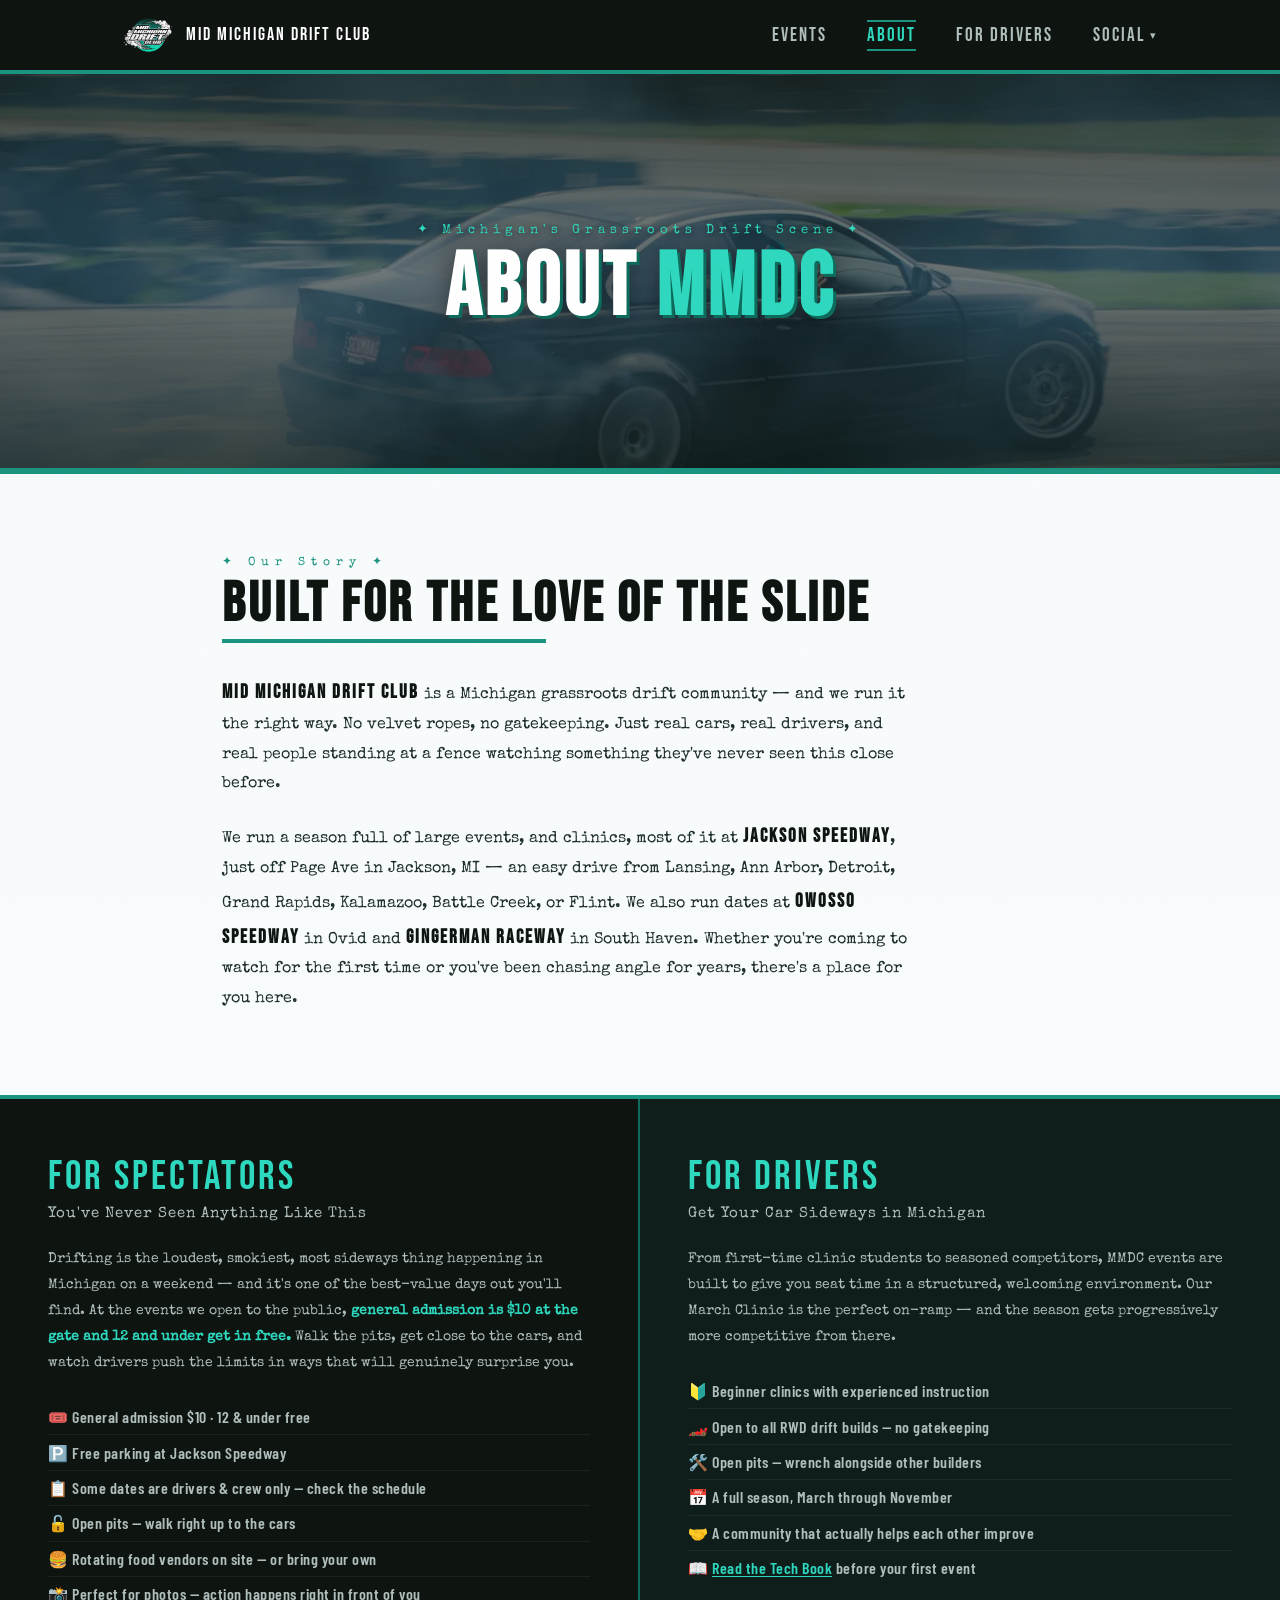
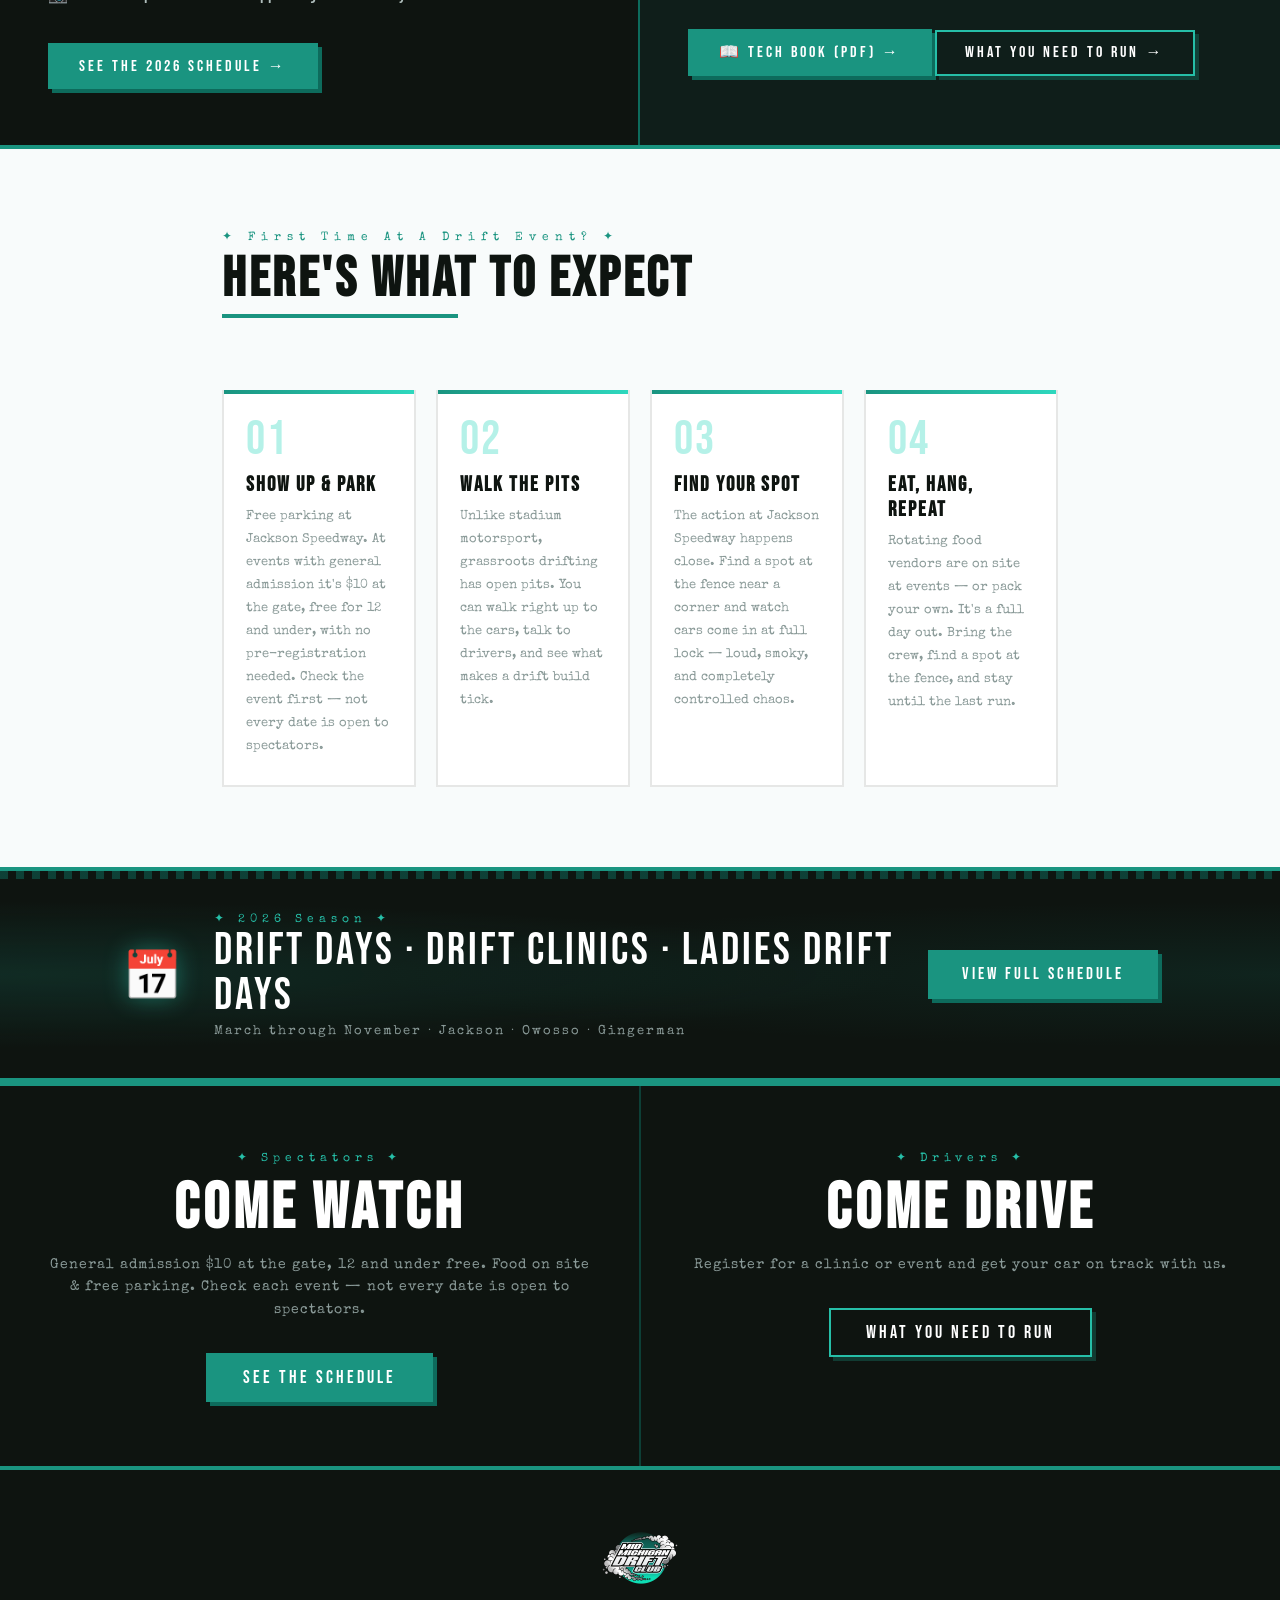
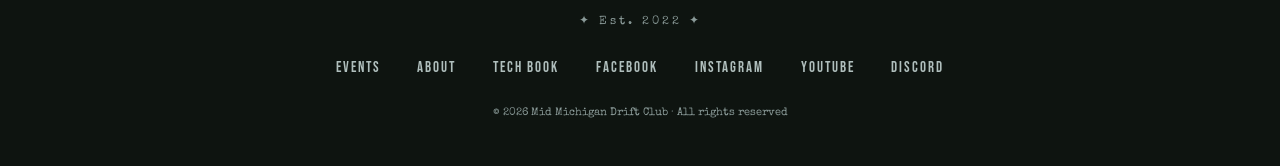
==== about/index.html @ db1bf76f "Merge pull request #8 from motopromo92/seo/trim-titles-and-descriptions Trim titles and meta descrip" ====
<!DOCTYPE html>
<html lang="en">
<head>
  <meta charset="UTF-8" />
  <meta name="viewport" content="width=device-width, initial-scale=1.0" />
  <meta name="theme-color" content="#0e1410" />
  <link rel="icon" type="image/png" sizes="32x32" href="/favicon-32.png" />
  <link rel="icon" type="image/png" sizes="16x16" href="/favicon-16.png" />
  <link rel="apple-touch-icon" sizes="180x180" href="/apple-touch-icon.png" />
  <title>About Mid Michigan Drift Club | Michigan Grassroots Drifting</title>
  <meta name="description" content="A Michigan grassroots drift community at Jackson Speedway, Owosso, and Gingerman. No gatekeeping — real cars, real drivers, a season built for everyone." />
  <meta name="keywords" content="mid Michigan drift club, grassroots drifting Michigan, drift club Michigan, watch drifting Michigan, things to do Jackson MI, Michigan car community, drift spectator Michigan, what to expect drift event" />
  <meta name="author" content="Mid Michigan Drift Club" />
  <link rel="canonical" href="https://midmichigandriftclub.com/about/" />
  <meta property="og:type" content="website" />
  <meta property="og:title" content="About Mid Michigan Drift Club | Michigan Grassroots Drifting" />
  <meta property="og:description" content="A Michigan grassroots drift community running events at Jackson Speedway, Owosso, and Gingerman. No gatekeeping — just real cars, real drivers, real people at the fence." />
  <meta property="og:image" content="https://midmichigandriftclub.com/logo-social.png" />
  <meta property="og:url" content="https://midmichigandriftclub.com/about/" />
  <meta property="og:site_name" content="Mid Michigan Drift Club" />
  <meta name="twitter:card" content="summary_large_image" />
  <meta name="twitter:title" content="About Mid Michigan Drift Club | Michigan Grassroots Drifting" />
  <meta name="twitter:description" content="A Michigan grassroots drift community running events at Jackson Speedway, Owosso, and Gingerman. No gatekeeping — just real cars, real drivers, real people at the fence." />
  <meta name="twitter:image" content="https://midmichigandriftclub.com/logo-social.png" />
  <meta name="geo.region" content="US-MI" />
  <meta name="geo.placename" content="Jackson, Michigan" />
  <script type="application/ld+json">{"@context":"https://schema.org","@type":"BreadcrumbList","itemListElement":[{"@type":"ListItem","position":1,"name":"Home","item":"https://midmichigandriftclub.com/"},{"@type":"ListItem","position":2,"name":"About","item":"https://midmichigandriftclub.com/about/"}]}</script>
  <link rel="preconnect" href="https://fonts.googleapis.com">
  <link href="https://fonts.googleapis.com/css2?family=Bebas+Neue&family=Special+Elite&family=Barlow+Condensed:wght@400;600;700&display=swap" rel="stylesheet">
  <link rel="stylesheet" href="/styles.css">
</head>
<body class="page-about">

  <header>
    <nav>
      <a class="nav-logo" href="/">
        <img src="/logo.webp" alt="Mid Michigan Drift Club Logo">
        <div class="nav-logo-text">
          <span class="main">Mid Michigan Drift Club</span>
        </div>
      </a>
      <ul class="nav-links">
        <li><a id="nav-events" href="/">Events</a></li>
        <li><a id="nav-about" class="active" href="/about/">About</a></li>
        <li><a id="nav-drivers" href="/drivers/">For Drivers</a></li>
        <li class="nav-social">
          <a class="nav-social-trigger" role="button" aria-haspopup="true" aria-expanded="false" tabindex="0">Social <span class="caret">&#9662;</span></a>
          <ul class="nav-social-menu">
            <li><a href="https://www.facebook.com/mmdc0/" target="_blank" rel="noopener">Facebook</a></li>
            <li><a href="https://www.instagram.com/midmichigandriftclub/" target="_blank" rel="noopener">Instagram</a></li>
            <li><a href="https://www.youtube.com/@MidMichiganDriftClub" target="_blank" rel="noopener">YouTube</a></li>
            <li><a href="https://discord.gg/YjmYq5kfDn" target="_blank" rel="noopener">Discord</a></li>
          </ul>
        </li>
      </ul>
    </nav>
  </header>

  <div class="page-header">
    <div class="page-header-bg"></div>
    <div class="page-header-overlay"></div>
    <p class="eyebrow">✦ Michigan's Grassroots Drift Scene ✦</p>
    <h1>About <span>MMDC</span></h1>
  </div>

  <div class="about-section">
    <p class="about-section-label">✦ Our Story ✦</p>
    <h2 class="about-section-title">Built for the Love of the Slide</h2>
    <div class="prose">
      <p><strong>Mid Michigan Drift Club</strong> is a Michigan grassroots drift community — and we run it the right way. No velvet ropes, no gatekeeping. Just real cars, real drivers, and real people standing at a fence watching something they've never seen this close before.</p>
      <p>We run a season full of large events, and clinics, most of it at <strong>Jackson Speedway</strong>, just off Page Ave in Jackson, MI — an easy drive from Lansing, Ann Arbor, Detroit, Grand Rapids, Kalamazoo, Battle Creek, or Flint. We also run dates at <strong>Owosso Speedway</strong> in Ovid and <strong>Gingerman Raceway</strong> in South Haven. Whether you're coming to watch for the first time or you've been chasing angle for years, there's a place for you here.</p>
    </div>
  </div>

  <div class="audience-split">
    <div class="audience-card spectator">
      <div class="audience-tag">For Spectators</div>
      <h2>You've Never Seen Anything Like This</h2>
      <p>Drifting is the loudest, smokiest, most sideways thing happening in Michigan on a weekend — and it's one of the best-value days out you'll find. At the events we open to the public, <strong>general admission is $10 at the gate and 12 and under get in free.</strong> Walk the pits, get close to the cars, and watch drivers push the limits in ways that will genuinely surprise you.</p>
      <ul class="audience-list">
        <li>🎟️ General admission $10 · 12 &amp; under free</li>
        <li>🅿️ Free parking at Jackson Speedway</li>
        <li>📋 Some dates are drivers &amp; crew only — check the schedule</li>
        <li>🔓 Open pits — walk right up to the cars</li>
        <li>🍔 Rotating food vendors on site — or bring your own</li>
        <li>📸 Perfect for photos — action happens right in front of you</li>
      </ul>
      <a href="/" class="btn-audience">See the 2026 Schedule →</a>
    </div>
    <div class="audience-card driver">
      <div class="audience-tag">For Drivers</div>
      <h2>Get Your Car Sideways in Michigan</h2>
      <p>From first-time clinic students to seasoned competitors, MMDC events are built to give you seat time in a structured, welcoming environment. Our March Clinic is the perfect on-ramp — and the season gets progressively more competitive from there.</p>
      <ul class="audience-list">
        <li>🔰 Beginner clinics with experienced instruction</li>
        <li>🏎️ Open to all RWD drift builds — no gatekeeping</li>
        <li>🛠️ Open pits — wrench alongside other builders</li>
        <li>📅 A full season, March through November</li>
        <li>🤝 A community that actually helps each other improve</li>
        <li>📖 <a href="/MMDC-TechInfo.pdf" target="_blank" rel="noopener" class="inline-link">Read the Tech Book</a> before your first event</li>
      </ul>
      <a href="/MMDC-TechInfo.pdf" target="_blank" rel="noopener" class="btn-audience btn-techbook">📖 Tech Book (PDF) →</a>
      <a href="/drivers/" class="btn-audience btn-audience-dark">What You Need To Run →</a>
    </div>
  </div>

  <div class="about-section">
    <p class="about-section-label">✦ First Time At A Drift Event? ✦</p>
    <h2 class="about-section-title">Here's What to Expect</h2>
    <div class="expect-grid">
      <div class="expect-card">
        <div class="expect-num">01</div>
        <h3>Show Up & Park</h3>
        <p>Free parking at Jackson Speedway. At events with general admission it's $10 at the gate, free for 12 and under, with no pre-registration needed. Check the event first — not every date is open to spectators.</p>
      </div>
      <div class="expect-card">
        <div class="expect-num">02</div>
        <h3>Walk the Pits</h3>
        <p>Unlike stadium motorsport, grassroots drifting has open pits. You can walk right up to the cars, talk to drivers, and see what makes a drift build tick.</p>
      </div>
      <div class="expect-card">
        <div class="expect-num">03</div>
        <h3>Find Your Spot</h3>
        <p>The action at Jackson Speedway happens close. Find a spot at the fence near a corner and watch cars come in at full lock — loud, smoky, and completely controlled chaos.</p>
      </div>
      <div class="expect-card">
        <div class="expect-num">04</div>
        <h3>Eat, Hang, Repeat</h3>
        <p>Rotating food vendors are on site at events — or pack your own. It's a full day out. Bring the crew, find a spot at the fence, and stay until the last run.</p>
      </div>
    </div>
  </div>

  <div class="season-banner">
    <div class="season-banner-inner">
      <div class="season-icon">📅</div>
      <div class="season-text">
        <div class="season-label">✦ 2026 Season ✦</div>
        <div class="season-title">Drift Days · Drift Clinics · Ladies Drift Days</div>
        <div class="season-sub">March through November · Jackson · Owosso · Gingerman</div>
      </div>
      <a href="/" class="btn-season">View Full Schedule</a>
    </div>
  </div>

  <div class="dual-cta">
    <div class="dual-cta-half">
      <div class="dual-cta-eyebrow">✦ Spectators ✦</div>
      <h2>Come Watch</h2>
      <p>General admission $10 at the gate, 12 and under free. Food on site &amp; free parking. Check each event — not every date is open to spectators.</p>
      <a href="/" class="btn btn-primary">See the Schedule</a>
    </div>
    <div class="dual-cta-divider"></div>
    <div class="dual-cta-half">
      <div class="dual-cta-eyebrow">✦ Drivers ✦</div>
      <h2>Come Drive</h2>
      <p>Register for a clinic or event and get your car on track with us.</p>
      <a href="/drivers/" class="btn btn-outline">What You Need To Run</a>
    </div>
  </div>

  <footer>
    <a href="/"><img src="/logo.webp" alt="Mid Michigan Drift Club" class="footer-logo-img"></a>
    <p class="footer-tagline">✦ Est. 2022 ✦</p>
    <ul class="footer-links">
      <li><a href="/">Events</a></li>
      <li><a href="/about/">About</a></li>
      <li><a href="/MMDC-TechInfo.pdf" target="_blank" rel="noopener">Tech Book</a></li>
      <li><a href="https://www.facebook.com/mmdc0/" target="_blank" rel="noopener">Facebook</a></li>
      <li><a href="https://www.instagram.com/midmichigandriftclub/" target="_blank" rel="noopener">Instagram</a></li>
      <li><a href="https://www.youtube.com/@MidMichiganDriftClub" target="_blank" rel="noopener">YouTube</a></li>
      <li><a href="https://discord.gg/YjmYq5kfDn" target="_blank" rel="noopener">Discord</a></li>
    </ul>
    <p class="footer-copy">&copy; 2026 Mid Michigan Drift Club · All rights reserved</p>
  </footer>

  <script src="/main.js"></script>
</body>
</html>
---- styles.css ----
:root{--black:#0e1410;--deep:#0a1612;--teal:#1a9480;--teal-dark:#0d6b5c;--teal-light:#26bfa8;--teal-bright:#2ed8be;--smoke:#8a9a98;--smoke-light:#b0bfbd;--white:#ffffff;--off-white:#f8fbfb}
*{margin:0;padding:0;box-sizing:border-box}
html{background-color:var(--black)}
body{background-color:var(--off-white);color:var(--black);font-family:'Barlow Condensed',sans-serif;overflow-x:hidden;overflow-x:clip}
body::before{content:'';position:fixed;inset:0;background-image:url("data:image/svg+xml,%3Csvg xmlns='http://www.w3.org/2000/svg' width='300' height='300'%3E%3Cfilter id='n'%3E%3CfeTurbulence type='fractalNoise' baseFrequency='0.75' numOctaves='4' stitchTiles='stitch'/%3E%3C/filter%3E%3Crect width='300' height='300' filter='url(%23n)' opacity='0.03'/%3E%3C/svg%3E");pointer-events:none;z-index:1000;opacity:0.4}
/* NAV */
header{background-color:var(--black);border-bottom:4px solid var(--teal);position:sticky;top:0;z-index:100}
/* iOS Safari paints a band of page above a sticky header while its URL bar
   overlays the viewport, so content appears to scroll over the nav. Extend
   the header's own background upward to cover that band. Off-canvas when
   the page is at rest, so it changes no layout.
   This only works while nothing clips it: body must not become a scroll
   container, which is why overflow-x is clip and not hidden above. */
header::before{content:'';position:absolute;left:0;right:0;bottom:100%;height:100vh;background-color:var(--black);pointer-events:none}
nav{max-width:1100px;margin:0 auto;display:flex;align-items:center;justify-content:space-between;padding:0 1.25rem;height:70px}
.nav-logo{display:flex;align-items:center;gap:0.75rem;text-decoration:none;cursor:pointer}
.nav-logo img{height:52px;width:auto;mix-blend-mode:lighten;filter:brightness(1.05)}
.nav-logo-text{display:none;flex-direction:column;line-height:1}
.nav-logo-text .main{font-family:'Bebas Neue',sans-serif;font-size:1.15rem;letter-spacing:2px;color:var(--white);white-space:nowrap}
.nav-logo-text .main span{color:var(--teal-light)}
/* The list spans the nav's full height so the Social dropdown, positioned at
   top:100% of its <li>, hangs from the bottom of the bar rather than from the
   bottom of the word. Each item then centres its own link inside that height. */
.nav-links{display:flex;gap:1.2rem;list-style:none;align-self:stretch}
.nav-links>li{display:flex;align-items:center}
.nav-links a{font-family:'Bebas Neue',sans-serif;font-size:1.2rem;letter-spacing:2px;color:var(--smoke-light);text-decoration:none;position:relative;transition:color 0.2s;cursor:pointer}
/* The Social trigger is inline-flex (it holds a caret); the other three were
   plain inline. Vertical padding does not grow an inline box's line height but
   does grow an inline-flex one, so the phone rule below pushed Social ~7px
   lower than its neighbours. Matching the display type keeps all four on one
   baseline at every width. Only the top-level items: the dropdown links are
   grandchildren and stay display:block. */
.nav-links>li>a{display:inline-flex;align-items:center}
/* Ray, 8/28: Social sat out of line because only the other items grew an
   underline on hover. Every item now gets a rule above AND below, so they
   all behave the same and nothing shifts. */
.nav-links a::before,
.nav-links a::after{content:'';position:absolute;left:0;width:0;height:2px;background:var(--teal);transition:width 0.25s ease}
.nav-links a::before{top:-4px}
.nav-links a::after{bottom:-4px}
.nav-links a:hover{color:var(--teal-bright)}
.nav-links a:hover::before,
.nav-links a:hover::after{width:100%}
.nav-links a.active{color:var(--teal-bright)}
.nav-links a.active::before,
.nav-links a.active::after{width:100%}
/* SOCIAL DROPDOWN */
.nav-social{position:relative}
.nav-social-trigger{display:inline-flex;align-items:center;gap:4px;cursor:pointer;user-select:none}
.nav-social-trigger .caret{font-size:0.7rem;transition:transform 0.2s}
.nav-social.open .nav-social-trigger .caret{transform:rotate(180deg)}
.nav-social.open .nav-social-trigger{color:var(--teal-bright)}
.nav-social.open .nav-social-trigger::before,
.nav-social.open .nav-social-trigger::after{width:100%}
.nav-social-menu{
  position:absolute;top:calc(100% + 12px);right:0;min-width:172px;
  background:var(--black);border:2px solid var(--teal-dark);
  list-style:none;padding:0.35rem 0;margin:0;z-index:120;
  opacity:0;visibility:hidden;transform:translateY(-6px);
  transition:opacity 0.18s ease,transform 0.18s ease,visibility 0.18s;
  box-shadow:0 10px 26px rgba(0,0,0,0.45);
}
.nav-social.open .nav-social-menu{opacity:1;visibility:visible;transform:translateY(0)}
.nav-social-menu::before{content:'';position:absolute;top:-8px;right:18px;border:6px solid transparent;border-bottom-color:var(--teal-dark)}
.nav-social-menu a{display:block;padding:0.5rem 1.1rem;font-size:1.05rem;letter-spacing:2px;color:var(--smoke-light);white-space:nowrap}
.nav-social-menu a::before,
.nav-social-menu a::after{display:none}
.nav-social-menu a:hover{background:var(--teal-dark);color:var(--white)}
/* HERO PHOTO ROTATOR */
.hero-slide{position:absolute;inset:0;background-size:cover;background-position:center 40%;opacity:0;z-index:0;transition:opacity 1.6s ease-in-out;will-change:opacity}
/* The outgoing slide holds full opacity underneath while the incoming one
   fades in above it. Without this both sit semi-transparent mid-fade and
   whatever is behind the rotator ghosts through on every transition. */
.hero-slide.is-prev{opacity:1;z-index:1;transition:none}
.hero-slide.is-active{opacity:1;z-index:2}
.hero-dots{position:absolute;bottom:6px;left:50%;transform:translateX(-50%);display:flex;gap:2px;z-index:6}
    .hero-dots button{width:30px;height:30px;padding:0;border:0;background:transparent;cursor:pointer;position:relative;display:block}
.hero-dots button::before{content:'';position:absolute;top:50%;left:50%;width:9px;height:9px;margin:-5px 0 0 -5px;border:1px solid rgba(255,255,255,0.75);transition:background 0.25s,border-color 0.25s}
.hero-dots button[aria-current="true"]::before{background:var(--teal-bright);border-color:var(--teal-bright)}
@media (prefers-reduced-motion:reduce){.hero-slide{transition:none}}
/* Four nav items get tight on small phones - shrink rather than wrap */
@media (max-width:420px){
  .nav-links{gap:0.62rem}
  .nav-links a{font-size:1rem;letter-spacing:1px;padding:0.55rem 0}
  .nav-logo img{height:42px}
  .nav-social-menu a{font-size:0.95rem}
}
@media (max-width:340px){
  .nav-links{gap:0.45rem}
  .nav-links a{font-size:0.92rem;letter-spacing:0.5px}
  .nav-logo img{height:36px}
}
/* Footer links sat at a 19px tap height; they are a real navigation
   surface on a phone, so give them room. */
.footer-links a{display:inline-block;padding:0.35rem 0.15rem}
.btn-techbook{margin-top:0.75rem;display:inline-block}
/* teal-bright is for dark panels; on the light sections it washes out */
.inline-link{color:var(--teal-bright);text-decoration:underline;text-underline-offset:2px}
.inline-link:hover{color:var(--teal-light)}
.about-section .inline-link,.step .inline-link,.kit .inline-link{color:var(--teal-dark);font-weight:700}
.about-section .inline-link:hover,.step .inline-link:hover{color:var(--teal)}
/* FOR DRIVERS PAGE */
.kit-intro{max-width:70ch}
.kit-grid{display:grid;gap:1rem;margin-top:1.5rem}
@media(min-width:760px){.kit-grid{grid-template-columns:1fr 1fr}}
.kit{background:var(--white);border:2px solid rgba(10,22,18,0.1);border-left:6px solid var(--teal);padding:1.1rem 1.3rem}
.kit h3{font-family:'Bebas Neue',sans-serif;font-size:1.4rem;letter-spacing:2px;color:var(--black);margin-bottom:0.15rem}
.kit .kit-spend{font-family:'Barlow Condensed',sans-serif;font-size:0.82rem;font-weight:700;letter-spacing:1px;color:var(--teal-dark);display:block;margin-bottom:0.5rem}
.kit p{font-family:'Barlow Condensed',sans-serif;font-size:0.95rem;line-height:1.55;color:#3a4a48}
.steps{display:grid;gap:0.6rem;margin-top:1.25rem;counter-reset:step}
.step{display:flex;gap:0.9rem;align-items:flex-start;background:var(--white);border:2px solid rgba(10,22,18,0.08);padding:0.85rem 1.1rem}
.step-n{font-family:'Bebas Neue',sans-serif;font-size:1.5rem;line-height:1;color:var(--teal);min-width:1.6rem}
.step-b{font-family:'Barlow Condensed',sans-serif;font-size:0.98rem;line-height:1.5;color:#3a4a48}
.step-b strong{color:var(--black)}
.drv-cta{display:flex;flex-wrap:wrap;gap:0.8rem;margin-top:1.5rem}
.note-box{background:#edfaf8;border:2px solid rgba(26,148,128,0.3);border-left:6px solid var(--teal);padding:1rem 1.2rem;margin-top:1.5rem;font-family:'Barlow Condensed',sans-serif;font-size:0.95rem;line-height:1.55;color:#2d3d3b}
.note-box strong{color:var(--teal-dark)}
/* SHARED BUTTONS */
.btn{display:inline-block;font-family:'Bebas Neue',sans-serif;font-size:1.1rem;letter-spacing:3px;padding:0.75rem 2.2rem;border:2px solid transparent;cursor:pointer;text-decoration:none;transition:all 0.2s}
.btn-primary{background:var(--teal);color:var(--white);border-color:var(--teal);box-shadow:4px 4px 0 var(--teal-dark)}
.btn-primary:hover{background:var(--teal-dark);transform:translate(-2px,-2px);box-shadow:6px 6px 0 var(--teal-dark)}
.btn-outline{background:transparent;color:var(--white);border-color:var(--teal-light);box-shadow:4px 4px 0 rgba(26,148,128,0.3)}
.btn-outline:hover{background:var(--teal-light);color:var(--black);transform:translate(-2px,-2px)}
/* SHARED SECTION */
.section{max-width:1100px;margin:0 auto;padding:3rem 1.25rem}
.section-label{font-family:'Special Elite',cursive;font-size:0.75rem;color:var(--teal);letter-spacing:6px;margin-bottom:0.5rem}
.section-title{font-family:'Bebas Neue',sans-serif;font-size:clamp(2.5rem,6vw,4rem);line-height:1;color:var(--black);letter-spacing:3px;margin-bottom:3rem;display:inline-block}
.section-title::after{content:'';display:block;height:4px;width:60%;background:var(--teal);margin-top:0.4rem}
/* FOOTER */
footer{background:var(--black);border-top:4px solid var(--teal);padding:3rem 2rem;text-align:center}
.footer-logo-img{height:80px;width:auto;mix-blend-mode:lighten;filter:brightness(1.05);margin-bottom:0.75rem;cursor:pointer}
.footer-tagline{font-family:'Special Elite',cursive;font-size:0.75rem;color:var(--smoke);letter-spacing:3px;margin-bottom:1.5rem}
.footer-links{display:flex;gap:2rem;justify-content:center;list-style:none;margin-bottom:1.5rem;flex-wrap:wrap}
.footer-links a{font-family:'Bebas Neue',sans-serif;letter-spacing:2px;color:var(--smoke-light);text-decoration:none;font-size:0.95rem;transition:color 0.2s;cursor:pointer}
.footer-links a:hover{color:var(--teal-bright)}
.footer-copy{font-family:'Special Elite',cursive;font-size:0.7rem;color:var(--smoke)}
/* HERO */
.hero{
  position:relative;overflow:hidden;
  min-height:580px;display:flex;align-items:center;justify-content:center;
  border-bottom:6px solid var(--teal);
}
.hero-bg{
  position:absolute;inset:0;
  /* no-JS fallback only; the rotator layers over this */
  background-image:url('/mmdc-hero-1.webp');
  background-size:cover;background-position:center 45%;
  transform:scale(1.03);
  transition:transform 8s ease;
}
.hero.loaded .hero-bg { transform:scale(1); }
/* dark gradient overlay — heavier at top for text legibility */
.hero-overlay{
  position:absolute;inset:0;
  background:linear-gradient(
    to bottom,
    rgba(10,22,18,0.72) 0%,
    rgba(10,22,18,0.45) 50%,
    rgba(10,22,18,0.75) 100%
  );
}
.hero-content{text-align:center;z-index:3;padding:2rem;animation:fadeUp 0.8s ease both;display:flex;flex-direction:column;align-items:center}
@keyframes fadeUp{from{opacity:0;transform:translateY(28px)}to{opacity:1;transform:translateY(0)}}
.hero-eyebrow{font-family:'Special Elite',cursive;font-size:0.82rem;color:var(--teal-bright);letter-spacing:5px;margin-bottom:0.75rem;text-shadow:0 1px 6px rgba(0,0,0,0.6)}
.hero-title{font-family:'Bebas Neue',sans-serif;font-size:clamp(3.5rem,10vw,7rem);color:var(--white);letter-spacing:4px;line-height:0.9;text-shadow:3px 3px 0 var(--teal-dark),0 4px 24px rgba(0,0,0,0.5)}
.hero-sub{font-family:'Bebas Neue',sans-serif;font-size:clamp(1.2rem,3vw,1.8rem);color:var(--teal-light);letter-spacing:8px;margin-top:0.75rem;text-shadow:0 2px 8px rgba(0,0,0,0.5)}
.hero-cta{margin-top:2.2rem;display:flex;gap:1rem;justify-content:center;flex-wrap:wrap}
/* SPEC HOOK */
.spec-hook{display:grid;grid-template-columns:1fr 1fr;gap:0;margin-bottom:2rem;border:2px solid rgba(26,148,128,0.2);border-radius:2px;overflow:hidden}
.spec-hook-item{display:flex;align-items:flex-start;gap:0.6rem;padding:0.85rem 1rem;background:var(--white);border-right:1px solid rgba(26,148,128,0.15);border-bottom:1px solid rgba(26,148,128,0.15);font-family:'Barlow Condensed',sans-serif;font-size:0.9rem;color:#3a4a48;transition:background 0.2s}
.spec-hook-item:nth-child(2){border-right:none}
.spec-hook-item:nth-child(3){border-bottom:none}
.spec-hook-item:nth-child(4){border-right:none;border-bottom:none}
.spec-hook-item:hover{background:#edfaf8}
.spec-hook-item strong{color:var(--teal-dark);display:block;font-size:0.95rem;font-weight:700}
.spec-hook-item span{line-height:1.3}
@media(min-width:700px){.spec-hook{grid-template-columns:repeat(4,1fr)}.spec-hook-item{align-items:center;border-bottom:none;border-right:1px solid rgba(26,148,128,0.15)}.spec-hook-item:nth-child(2){border-right:1px solid rgba(26,148,128,0.15)}.spec-hook-item:nth-child(3){border-bottom:none}.spec-hook-item:last-child{border-right:none}}
/* EVENT CARDS */
.events-grid{display:grid;gap:1.25rem}
.event-card{display:grid;grid-template-columns:72px 1fr;align-items:center;gap:1rem;background:var(--white);border:2px solid rgba(10,22,18,0.1);border-left:6px solid var(--teal);padding:1rem 1.2rem;position:relative;transition:transform 0.2s,box-shadow 0.2s;overflow:hidden}
.event-card>*:last-child{grid-column:2}
/* Prices used to be hidden below 600px, so phone visitors saw an event,
   a venue and a Get Tickets button but no price at all. */
.event-card .event-price{display:block;text-align:left;margin-bottom:0.35rem}
@media(min-width:600px){.event-card{grid-template-columns:90px 1fr auto;gap:1.5rem;padding:1.2rem 1.5rem}.event-card>*:last-child{grid-column:auto}.event-card .event-price{text-align:right;margin-bottom:0}}
.event-card::before{content:'';position:absolute;inset:0;background:repeating-linear-gradient(45deg,transparent 0px,transparent 8px,rgba(10,22,18,0.015) 8px,rgba(10,22,18,0.015) 9px);pointer-events:none}
.event-card:hover{transform:translateX(4px);box-shadow:-4px 0 0 var(--teal-bright),6px 6px 18px rgba(0,0,0,0.08)}
.event-card.featured{border-left-color:var(--teal-bright);background:linear-gradient(135deg,#edfaf8,var(--white))}
.event-card.weekend{grid-template-columns:90px 1fr;border-left-color:var(--teal-bright);border-top:3px solid var(--teal-bright);background:linear-gradient(135deg,#edfaf8,var(--white));padding:1rem 1.2rem}
@media(min-width:600px){.event-card.weekend{grid-template-columns:120px 1fr auto;padding:1.5rem}.event-card.weekend>*:last-child{grid-column:auto}}
.event-card.weekend .event-date-block{padding:1rem 0.5rem 1.9rem;background:linear-gradient(160deg,var(--teal-dark),var(--black));position:relative}
.event-card.weekend .event-date-block::after{content:'2-DAY';position:absolute;bottom:0;left:0;right:0;background:var(--teal);font-family:'Bebas Neue',sans-serif;font-size:0.6rem;letter-spacing:2px;color:var(--white);text-align:center;padding:2px 0}
.event-card.weekend .event-date-block .month{font-size:0.72rem;letter-spacing:3px}
/* Both dates render at one size and one colour, so "10" no longer dwarfs
   "& 11". Fits the 90px phone box with room to spare. */
.event-card.weekend .event-date-block .day{font-size:1.45rem;letter-spacing:1px;white-space:nowrap}
@media(min-width:600px){.event-card.weekend .event-date-block .day{font-size:1.95rem}}
.event-card.weekend .event-name{font-size:1.7rem}
.event-date-block{text-align:center;background:var(--black);color:var(--white);padding:0.8rem 0.5rem;flex-shrink:0}
.event-date-block .month{font-family:'Special Elite',cursive;font-size:0.68rem;letter-spacing:3px;color:var(--teal-light);text-transform:uppercase}
.event-date-block .day{font-family:'Bebas Neue',sans-serif;font-size:2.4rem;line-height:1;color:var(--white)}
.event-date-block .multi{font-family:'Bebas Neue',sans-serif;font-size:0.8rem;color:var(--smoke);letter-spacing:1px}
.event-info .event-name{font-family:'Bebas Neue',sans-serif;font-size:1.5rem;letter-spacing:2px;color:var(--black);line-height:1.1}
/* The title is the same DriftMaps link as Get Tickets. Inherit the heading
   colour and mark it with a rule rather than a default underline. */
.event-info .event-name a{color:inherit;text-decoration:none;border-bottom:2px solid rgba(26,148,128,0.35);transition:color 0.2s,border-color 0.2s}
.event-info .event-name a:hover{color:var(--teal-dark);border-bottom-color:var(--teal)}
.event-meta{font-family:'Special Elite',cursive;font-size:0.78rem;color:var(--smoke);margin-top:0.35rem;letter-spacing:1px}
.event-meta .venue{font-family:'Barlow Condensed',sans-serif;font-weight:600;color:var(--teal-dark);font-size:0.85rem}
.event-price{font-family:'Bebas Neue',sans-serif;font-size:1.1rem;color:var(--smoke);letter-spacing:1px;white-space:nowrap;text-align:right}
.event-price .price-range{display:block;font-size:0.78rem;color:var(--teal)}
.event-action{text-align:left;margin-top:0.3rem}
@media(min-width:600px){.event-action{text-align:right}}
.btn-ticket{display:inline-block;font-family:'Bebas Neue',sans-serif;font-size:0.9rem;letter-spacing:2px;padding:0.4rem 1rem;background:var(--teal);color:var(--white);text-decoration:none;border:2px solid var(--teal);transition:all 0.2s}
.btn-ticket:hover{background:var(--white);color:var(--teal)}
.btn-ticket.tba{background:transparent;color:var(--smoke);border-color:var(--smoke);cursor:default;font-size:0.75rem}
/* Sep 6 clinic sold out on DriftMaps. Rendered as a span, not a link, so
   the hover state has to be cancelled or it still looks pressable. */
.btn-ticket.soldout{background:#e8ecec;color:#5a6a68;border-color:rgba(10,22,18,0.22);cursor:default}
.btn-ticket.soldout:hover{background:#e8ecec;color:#5a6a68}
.event-spec{display:inline-block;font-family:'Barlow Condensed',sans-serif;font-size:0.78rem;font-weight:600;letter-spacing:0.5px;margin-top:0.45rem;padding:2px 8px;border-radius:2px;line-height:1.35}
.event-spec.open{background:#e6f7f4;color:var(--teal-dark);border:1px solid rgba(26,148,128,0.35)}
.event-spec.none{background:#f1f4f4;color:#5a6a68;border:1px solid rgba(10,22,18,0.16)}
.event-spec.tbc{background:#fdf6e3;color:#7a5c00;border:1px solid rgba(160,125,0,0.3)}
/* EARLIER IN THE SEASON */
.past-season{margin-top:2.75rem;border-top:2px solid rgba(26,148,128,0.2);padding-top:1.6rem}
.past-season h3{font-family:'Bebas Neue',sans-serif;font-size:1.4rem;letter-spacing:2px;color:var(--black)}
.past-intro{font-family:'Barlow Condensed',sans-serif;font-size:0.9rem;color:#5a6a68;margin:0.35rem 0 1rem;max-width:60ch}
.past-grid{display:grid;gap:0.4rem}
@media(min-width:700px){.past-grid{grid-template-columns:1fr 1fr}}
.past-item{display:flex;flex-wrap:wrap;gap:0.55rem;align-items:baseline;font-family:'Barlow Condensed',sans-serif;font-size:0.92rem;color:#3a4a48;padding:0.45rem 0.75rem;background:var(--white);border-left:3px solid rgba(26,148,128,0.35)}
.past-item .past-date{font-family:'Bebas Neue',sans-serif;letter-spacing:1px;color:var(--teal-dark);min-width:76px}
.past-item .past-venue{color:var(--smoke);font-size:0.82rem}
/* VENUE CALLOUT */
.venue-callout{margin-top:3rem;background:var(--black);color:var(--white);padding:1.5rem;display:flex;flex-direction:column;gap:1rem;border-left:6px solid var(--teal-bright)}
@media(min-width:600px){.venue-callout{flex-direction:row;align-items:center;gap:2rem;padding:1.5rem 2rem}.venue-callout .btn{margin-left:auto}}
.venue-callout .icon{font-size:2.5rem;flex-shrink:0}
.venue-callout .venue-name{font-family:'Bebas Neue',sans-serif;font-size:1.6rem;letter-spacing:2px;color:var(--teal-light)}
.venue-callout .venue-addr{font-family:'Special Elite',cursive;font-size:0.8rem;color:var(--smoke);letter-spacing:2px;margin-top:0.2rem}
/* FIRST TIMER */
.firsttimer{margin-top:2.5rem;background:var(--black);border-left:6px solid var(--teal-bright);padding:2rem 1.5rem;display:flex;flex-direction:column;gap:1.5rem;position:relative;overflow:hidden}
@media(min-width:700px){.firsttimer{flex-direction:row;align-items:center;gap:2.5rem;padding:2rem 2rem 2rem 2.5rem}}
.firsttimer::before{content:'';position:absolute;inset:0;background:radial-gradient(ellipse at 0% 50%,rgba(26,148,128,0.12) 0%,transparent 60%);pointer-events:none}
.firsttimer-text{flex:1;min-width:240px;position:relative;z-index:1}
.firsttimer-label{font-family:'Special Elite',cursive;font-size:0.7rem;color:var(--teal-light);letter-spacing:4px;margin-bottom:0.5rem}
.firsttimer-text h3{font-family:'Bebas Neue',sans-serif;font-size:clamp(1.5rem,3vw,2.1rem);letter-spacing:2px;color:var(--white);line-height:1.05;margin-bottom:0.5rem}
.firsttimer-text p{font-family:'Special Elite',cursive;font-size:0.82rem;color:var(--smoke-light);line-height:1.75;letter-spacing:0.5px}
.firsttimer .btn-primary{position:relative;z-index:1;flex-shrink:0;white-space:nowrap}
/* SEO BLURB */
.seo-blurb{margin-top:3rem;padding-top:2.5rem;border-top:2px solid rgba(26,148,128,0.15);max-width:780px}
.seo-blurb h2{font-family:'Bebas Neue',sans-serif;font-size:1.6rem;letter-spacing:2px;color:var(--black);margin-bottom:1rem}
.seo-blurb p{font-family:'Special Elite',cursive;font-size:0.88rem;line-height:1.9;color:#3a4a48;margin-bottom:0.8rem}
.seo-blurb strong{color:var(--teal-dark)}
/* ABOUT / DRIVERS PAGE HEADER */
.page-header{
  position:relative;overflow:hidden;
  min-height:400px;display:flex;flex-direction:column;
  align-items:center;justify-content:center;
  border-bottom:6px solid var(--teal);
  padding:4rem 2rem 3.5rem;text-align:center;
}
.page-header-bg{
  position:absolute;inset:0;
  background-image:url('/mmdc-hero-1.webp');
  background-size:cover;background-position:center 45%;
}
.page-header-overlay{
  position:absolute;inset:0;
  background:linear-gradient(to bottom,rgba(10,22,18,0.78) 0%,rgba(10,22,18,0.55) 50%,rgba(10,22,18,0.80) 100%);
}
/* The For Drivers page gets its own photo: a single car with the driver
   visible, rather than the shared About header. Scoped so About is
   untouched. Pushed to 60% because the car sits low in the frame. */
.page-drivers .page-header-bg{
  background-image:url('/mmdc-hero-5.webp');
  background-position:center 60%;
}
.page-header img{display:none}
.page-header .eyebrow{font-family:'Special Elite',cursive;font-size:0.8rem;color:var(--teal-bright);letter-spacing:5px;margin-bottom:0.75rem;position:relative;z-index:3;text-shadow:0 1px 6px rgba(0,0,0,0.6)}
.page-header h1{font-family:'Bebas Neue',sans-serif;font-size:clamp(3rem,9vw,5.5rem);line-height:0.9;color:var(--white);letter-spacing:4px;text-shadow:3px 3px 0 var(--teal-dark),0 4px 24px rgba(0,0,0,0.5);position:relative;z-index:3}
.page-header h1 span{color:var(--teal-bright)}
.about-section{max-width:900px;margin:0 auto;padding:3rem 1.25rem}
.about-section-label{font-family:'Special Elite',cursive;font-size:0.75rem;color:var(--teal);letter-spacing:6px;margin-bottom:0.5rem}
.about-section-title{font-family:'Bebas Neue',sans-serif;font-size:clamp(2.2rem,5vw,3.5rem);line-height:1;color:var(--black);letter-spacing:3px;margin-bottom:2rem;display:inline-block}
.about-section-title::after{content:'';display:block;height:4px;width:50%;background:var(--teal);margin-top:0.4rem}
.prose{font-family:'Special Elite',cursive;font-size:1rem;line-height:1.85;color:#1e2e2c;max-width:700px}
.prose p+p{margin-top:1.2rem}
.prose strong{font-family:'Bebas Neue',sans-serif;font-size:1.2em;letter-spacing:2px;color:var(--black)}
/* PILLARS */
.pillars{display:grid;grid-template-columns:1fr;gap:1.25rem;margin-top:3rem}
@media(min-width:600px){.pillars{grid-template-columns:1fr 1fr}}
@media(min-width:900px){.pillars{grid-template-columns:repeat(3,1fr)}}
.pillar{background:var(--white);border:2px solid rgba(10,22,18,0.1);border-top:5px solid var(--teal);padding:1.8rem 1.5rem;transition:transform 0.2s,box-shadow 0.2s}
.pillar:hover{transform:translateY(-4px);box-shadow:0 8px 24px rgba(0,0,0,0.08)}
.pillar .icon{font-size:2rem;margin-bottom:0.8rem}
.pillar h3{font-family:'Bebas Neue',sans-serif;font-size:1.3rem;letter-spacing:2px;color:var(--black);margin-bottom:0.5rem}
.pillar p{font-family:'Special Elite',cursive;font-size:0.82rem;line-height:1.7;color:var(--smoke)}
/* AUDIENCE SPLIT */
.audience-split{display:grid;grid-template-columns:1fr;gap:0;border-top:4px solid var(--teal);border-bottom:4px solid var(--teal)}
@media(min-width:900px){.audience-split{grid-template-columns:1fr 1fr}}
.audience-card{padding:2.5rem 1.5rem;position:relative}
@media(min-width:900px){.audience-card{padding:3.5rem 3rem}}
.audience-card.spectator{background:var(--black);border-bottom:2px solid var(--teal-dark)}
@media(min-width:900px){.audience-card.spectator{border-right:2px solid var(--teal-dark);border-bottom:none}}
.audience-card.driver{background:#0f1e1a}
/* Ray, 8/28: the audience label should be what the eye lands on, with the
   line underneath it as the subtitle. */
.audience-tag{font-family:'Bebas Neue',sans-serif;font-size:clamp(1.9rem,3.2vw,2.7rem);letter-spacing:3px;color:var(--teal-bright);line-height:1.05;margin-bottom:0.35rem}
.audience-card h2{font-family:'Special Elite',cursive;font-size:0.95rem;letter-spacing:1px;color:var(--smoke-light);line-height:1.5;margin-bottom:1.25rem;font-weight:400}
.audience-card p{font-family:'Special Elite',cursive;font-size:0.88rem;line-height:1.85;color:var(--smoke-light);margin-bottom:1.5rem}
.audience-card p strong{color:var(--teal-bright)}
.audience-list{list-style:none;margin-bottom:2rem}
.audience-list li{font-family:'Barlow Condensed',sans-serif;font-size:1rem;font-weight:600;color:var(--smoke-light);padding:0.45rem 0;border-bottom:1px solid rgba(255,255,255,0.06);letter-spacing:0.5px}
.audience-list li:last-child{border-bottom:none}
.btn-audience{display:inline-block;font-family:'Bebas Neue',sans-serif;font-size:1rem;letter-spacing:3px;padding:0.7rem 1.8rem;background:var(--teal);color:var(--white);text-decoration:none;border:2px solid var(--teal);box-shadow:4px 4px 0 var(--teal-dark);transition:all 0.2s}
.btn-audience:hover{background:var(--teal-dark);transform:translate(-2px,-2px);box-shadow:6px 6px 0 var(--teal-dark)}
.btn-audience-dark{background:transparent;border-color:var(--teal-light);box-shadow:4px 4px 0 rgba(26,148,128,0.3)}
.btn-audience-dark:hover{background:var(--teal-light);color:var(--black)}
/* EXPECT GRID */
.expect-grid{display:grid;grid-template-columns:1fr;gap:1.25rem;margin-top:2.5rem}
@media(min-width:480px){.expect-grid{grid-template-columns:1fr 1fr}}
@media(min-width:900px){.expect-grid{grid-template-columns:repeat(4,1fr)}}
.expect-card{background:var(--white);border:2px solid rgba(10,22,18,0.1);border-top:none;padding:1.6rem 1.4rem;position:relative;transition:transform 0.2s,box-shadow 0.2s}
.expect-card::before{content:'';position:absolute;top:0;left:0;right:0;height:4px;background:linear-gradient(90deg,var(--teal),var(--teal-bright))}
.expect-card:hover{transform:translateY(-4px);box-shadow:0 8px 24px rgba(0,0,0,0.09)}
.expect-num{font-family:'Bebas Neue',sans-serif;font-size:3rem;line-height:1;color:var(--teal-bright);opacity:0.35;margin-bottom:0.5rem;letter-spacing:2px}
.expect-card h3{font-family:'Bebas Neue',sans-serif;font-size:1.3rem;letter-spacing:2px;color:var(--black);margin-bottom:0.6rem}
.expect-card p{font-family:'Special Elite',cursive;font-size:0.82rem;line-height:1.75;color:var(--smoke)}
/* SEASON BANNER */
.season-banner{background:var(--black);border-top:4px solid var(--teal);border-bottom:4px solid var(--teal);position:relative;overflow:hidden}
.season-banner::before{content:'';position:absolute;inset:0;background:radial-gradient(ellipse at 0% 50%,rgba(26,148,128,0.18) 0%,transparent 50%),radial-gradient(ellipse at 100% 50%,rgba(26,148,128,0.12) 0%,transparent 50%);pointer-events:none}
.season-banner::after{content:'';position:absolute;top:0;left:0;right:0;height:8px;background-image:repeating-linear-gradient(90deg,var(--teal-dark) 0px,var(--teal-dark) 8px,var(--black) 8px,var(--black) 16px);opacity:0.5}
.season-banner-inner{max-width:1100px;margin:0 auto;padding:2.5rem 2rem;display:flex;align-items:center;gap:2rem;position:relative;z-index:1;flex-wrap:wrap}
.season-icon{font-size:3rem;flex-shrink:0;filter:drop-shadow(0 0 12px rgba(46,216,190,0.4))}
.season-text{flex:1;min-width:200px}
.season-label{font-family:'Special Elite',cursive;font-size:0.72rem;color:var(--teal-light);letter-spacing:5px;margin-bottom:0.3rem}
.season-title{font-family:'Bebas Neue',sans-serif;font-size:clamp(1.8rem,4vw,2.8rem);letter-spacing:3px;color:var(--white);line-height:1}
.season-sub{font-family:'Special Elite',cursive;font-size:0.82rem;color:var(--smoke);letter-spacing:2px;margin-top:0.4rem}
.btn-season{display:inline-block;font-family:'Bebas Neue',sans-serif;font-size:1.05rem;letter-spacing:3px;padding:0.8rem 2rem;background:var(--teal);color:var(--white);border:2px solid var(--teal);text-decoration:none;box-shadow:4px 4px 0 var(--teal-dark);transition:all 0.2s;white-space:nowrap;flex-shrink:0;cursor:pointer}
.btn-season:hover{background:var(--teal-dark);transform:translate(-2px,-2px);box-shadow:6px 6px 0 var(--teal-dark)}
/* DUAL CTA */
.dual-cta{display:grid;grid-template-columns:1fr;background:var(--black);border-top:4px solid var(--teal)}
@media(min-width:900px){.dual-cta{grid-template-columns:1fr 2px 1fr}}
.dual-cta-half{padding:3rem 1.5rem;text-align:center;border-bottom:2px solid var(--teal-dark)}
@media(min-width:900px){.dual-cta-half{padding:4rem 3rem;border-bottom:none}}
.dual-cta-half:last-child{border-bottom:none}
.dual-cta-divider{display:none;background:var(--teal-dark);opacity:0.5}
@media(min-width:900px){.dual-cta-divider{display:block}}
.dual-cta-eyebrow{font-family:'Special Elite',cursive;font-size:0.72rem;color:var(--teal-light);letter-spacing:5px;margin-bottom:0.8rem}
.dual-cta-half h2{font-family:'Bebas Neue',sans-serif;font-size:clamp(2.5rem,6vw,4rem);letter-spacing:4px;color:var(--white);line-height:1;margin-bottom:0.8rem}
.dual-cta-half p{font-family:'Special Elite',cursive;font-size:0.88rem;color:var(--smoke);margin-bottom:2rem;letter-spacing:1px;line-height:1.6}
/* DESKTOP */
@media(min-width:900px){nav{padding:0 2rem}.nav-logo-text{display:flex}.nav-links{gap:2.5rem}.section{padding:5rem 2rem}.about-section{padding:5rem 2rem}}
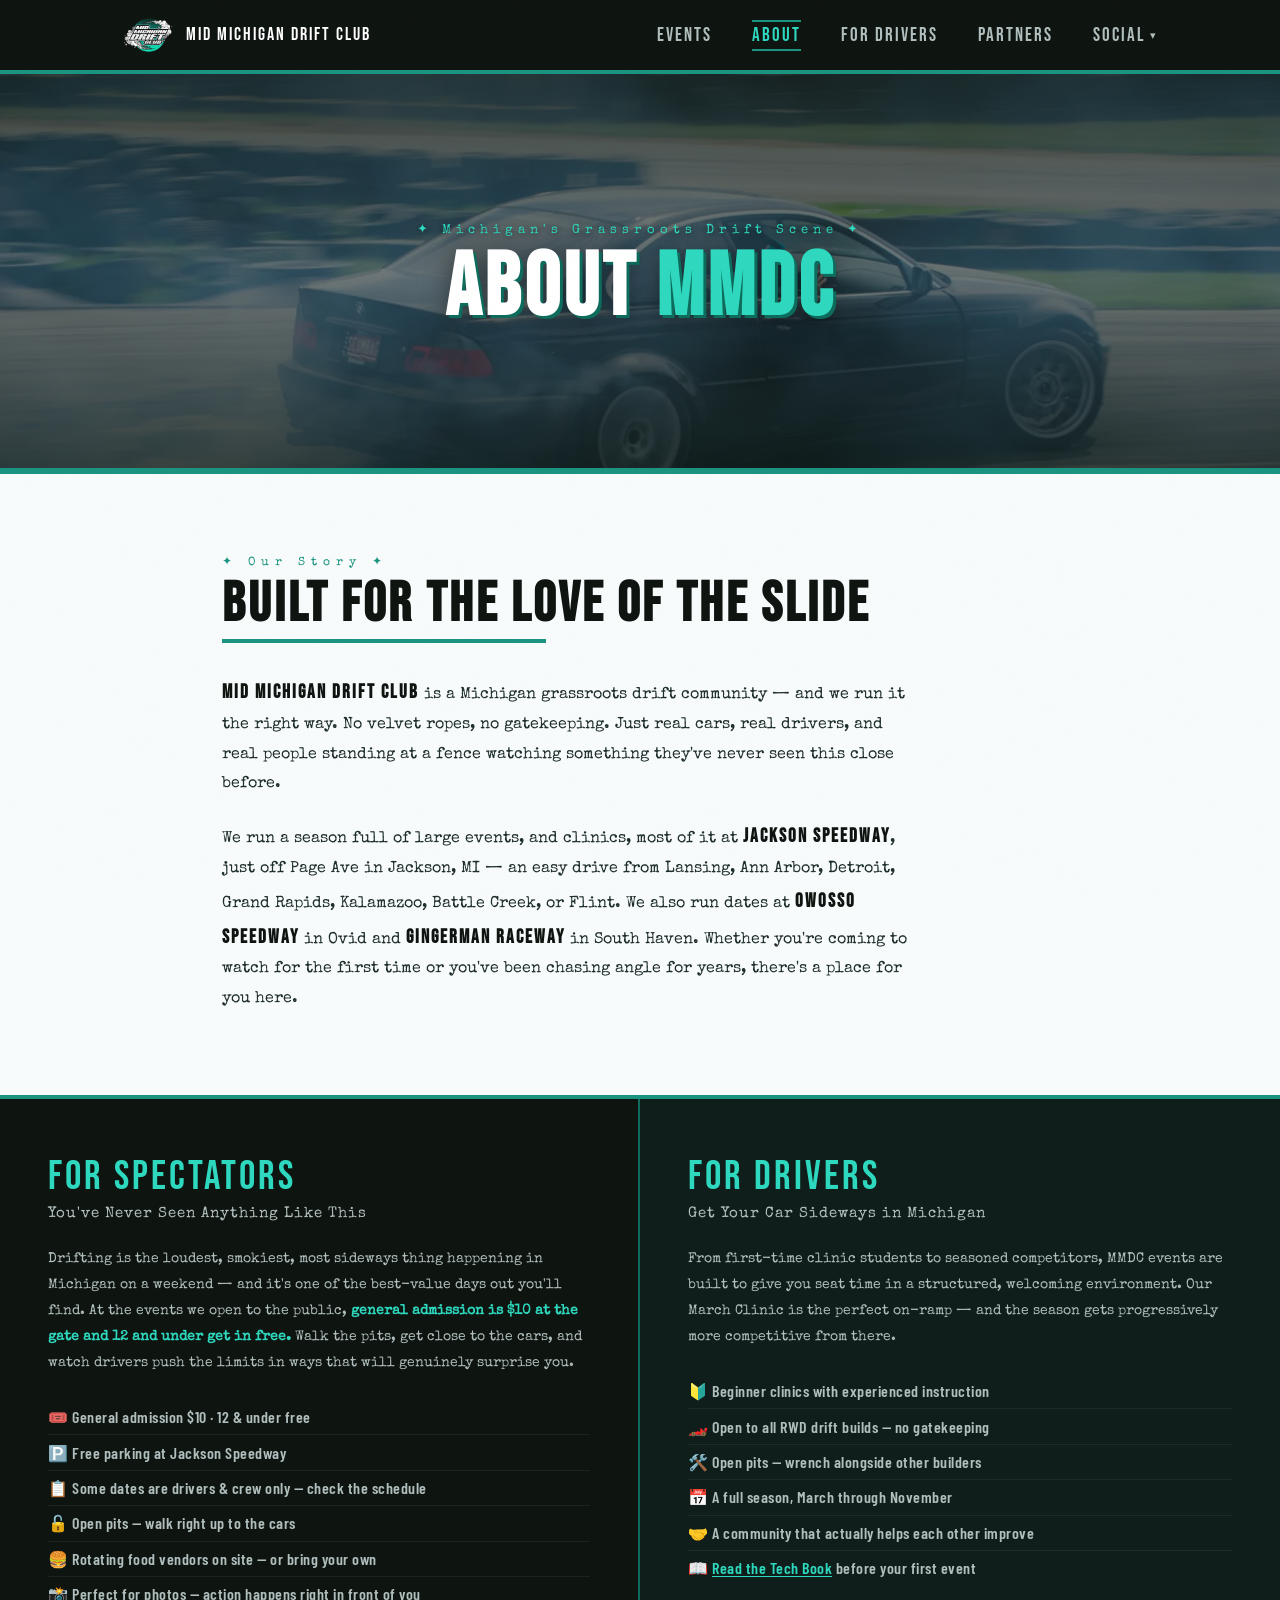
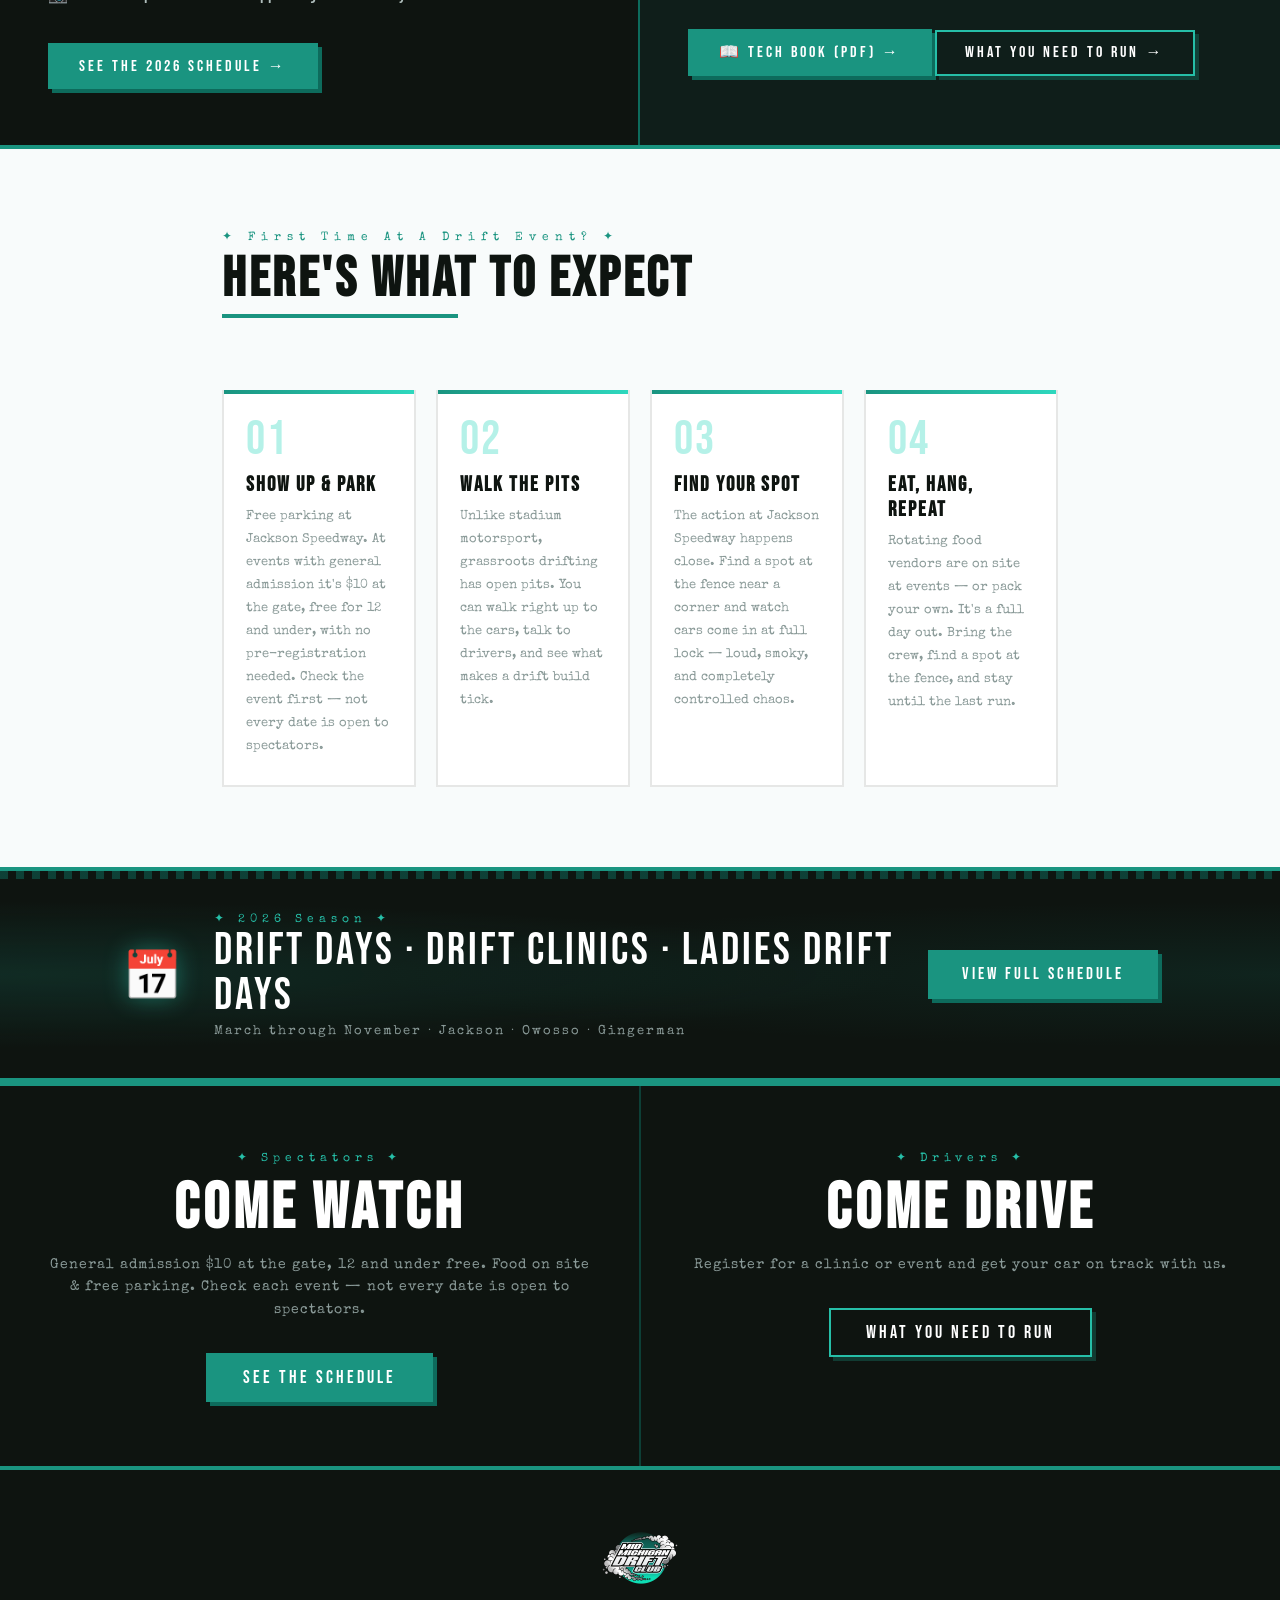
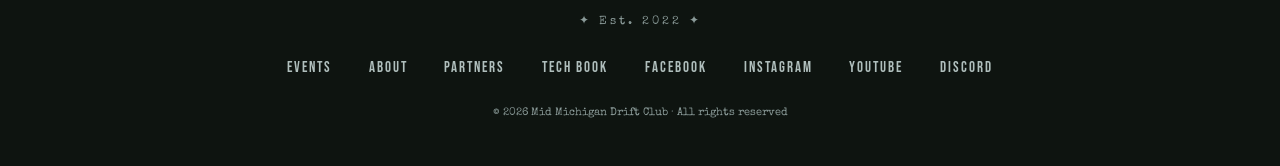
==== commit 7df165ca: "Add partnership pages: public /partnerships/ and unlisted Arroyo pitch Two sponsorship pages built f" ====
--- a/about/index.html
+++ b/about/index.html
@@ -43,6 +43,7 @@
         <li><a id="nav-events" href="/">Events</a></li>
         <li><a id="nav-about" class="active" href="/about/">About</a></li>
         <li><a id="nav-drivers" href="/drivers/">For Drivers</a></li>
+        <li><a id="nav-partners" href="/partnerships/">Partners</a></li>
         <li class="nav-social">
           <a class="nav-social-trigger" role="button" aria-haspopup="true" aria-expanded="false" tabindex="0">Social <span class="caret">&#9662;</span></a>
           <ul class="nav-social-menu">
@@ -165,6 +166,7 @@
     <ul class="footer-links">
       <li><a href="/">Events</a></li>
       <li><a href="/about/">About</a></li>
+      <li><a href="/partnerships/">Partners</a></li>
       <li><a href="/MMDC-TechInfo.pdf" target="_blank" rel="noopener">Tech Book</a></li>
       <li><a href="https://www.facebook.com/mmdc0/" target="_blank" rel="noopener">Facebook</a></li>
       <li><a href="https://www.instagram.com/midmichigandriftclub/" target="_blank" rel="noopener">Instagram</a></li>
--- a/styles.css
+++ b/styles.css
@@ -78,17 +78,29 @@
 .hero-dots button::before{content:'';position:absolute;top:50%;left:50%;width:9px;height:9px;margin:-5px 0 0 -5px;border:1px solid rgba(255,255,255,0.75);transition:background 0.25s,border-color 0.25s}
 .hero-dots button[aria-current="true"]::before{background:var(--teal-bright);border-color:var(--teal-bright)}
 @media (prefers-reduced-motion:reduce){.hero-slide{transition:none}}
-/* Four nav items get tight on small phones - shrink rather than wrap */
-@media (max-width:420px){
+/* Nav items get tight on small phones - shrink rather than wrap. Raised from
+   420px to 560px when Partners made it five items: at full size five no longer
+   clear the logo, and the row silently eats the nav's own 20px padding rather
+   than overflowing, so it reads as merely tight on a 430pt phone. */
+@media (max-width:560px){
   .nav-links{gap:0.62rem}
   .nav-links a{font-size:1rem;letter-spacing:1px;padding:0.55rem 0}
   .nav-logo img{height:42px}
   .nav-social-menu a{font-size:0.95rem}
 }
-@media (max-width:340px){
+/* Second step, raised from 340px to 400px alongside the five-item nav: at
+   375 (iPhone SE) the shrink above still left the logo touching the links. */
+@media (max-width:400px){
   .nav-links{gap:0.45rem}
   .nav-links a{font-size:0.92rem;letter-spacing:0.5px}
   .nav-logo img{height:36px}
+}
+/* Third step for the 320px phones still in the wild: five items and the logo
+   only clear each other once the mark comes down again. */
+@media (max-width:340px){
+  .nav-links{gap:0.32rem}
+  .nav-links a{font-size:0.86rem;letter-spacing:0}
+  .nav-logo img{height:30px}
 }
 /* Footer links sat at a 19px tap height; they are a real navigation
    surface on a phone, so give them room. */
@@ -351,3 +363,66 @@
 .dual-cta-half p{font-family:'Special Elite',cursive;font-size:0.88rem;color:var(--smoke);margin-bottom:2rem;letter-spacing:1px;line-height:1.6}
 /* DESKTOP */
 @media(min-width:900px){nav{padding:0 2rem}.nav-logo-text{display:flex}.nav-links{gap:2.5rem}.section{padding:5rem 2rem}.about-section{padding:5rem 2rem}}
+/* ============================================================
+   PARTNER PAGES — /partnerships/ (public) and /partners/arroyo/ (unlisted)
+   ============================================================ */
+/* Header photos. Partnerships takes the frame with a sponsor's tent in it:
+   it sells the trackside activation better than a bare car does. Arroyo
+   takes the tandem pair, which is what its bracket copy is about. */
+.page-partners .page-header-bg{background-image:url('/mmdc-hero-2.webp');background-position:center 55%}
+.page-arroyo .page-header-bg{background-image:url('/mmdc-hero-4.webp');background-position:center 58%}
+.page-header .sub{font-family:'Bebas Neue',sans-serif;font-size:clamp(1.05rem,2.6vw,1.55rem);color:var(--teal-light);letter-spacing:6px;margin-top:0.9rem;position:relative;z-index:3;text-shadow:0 2px 8px rgba(0,0,0,0.5)}
+.page-header .page-cta{margin-top:2.2rem;display:flex;gap:1rem;justify-content:center;flex-wrap:wrap;position:relative;z-index:3}
+/* An unlisted pitch page says so on its face, so a screenshot passed around
+   in a sponsor thread never reads as a live public page. header::before
+   paints 100vh of black upward to cover the iOS URL-bar band, so this bar
+   has to sit above that to survive. */
+.private-flag{position:relative;z-index:101;background:var(--teal-dark);color:var(--white);text-align:center;font-family:'Bebas Neue',sans-serif;letter-spacing:3px;font-size:0.88rem;line-height:1.35;padding:0.6rem 1rem}
+/* Two-up pillars: .pillars goes to three columns at 900px, which strands a
+   pair. Sections that hold exactly two cards opt out. */
+@media(min-width:900px){.pillars.cols-2{grid-template-columns:1fr 1fr}}
+.pillar ul{list-style:none;margin-top:0.9rem}
+.pillar li{font-family:'Special Elite',cursive;font-size:0.8rem;line-height:1.65;color:var(--smoke);padding:0.55rem 0 0.55rem 1.05rem;border-bottom:1px solid rgba(10,22,18,0.08);position:relative}
+.pillar li::before{content:'';position:absolute;left:0;top:1rem;width:5px;height:5px;background:var(--teal-bright)}
+.pillar li:last-child{border-bottom:none;padding-bottom:0}
+.pillar li strong{display:block;font-family:'Bebas Neue',sans-serif;font-size:1.08em;letter-spacing:1px;color:var(--black);margin-bottom:0.1rem}
+/* STAT ROW */
+.stats-row{display:grid;grid-template-columns:1fr 1fr;gap:1px;background:rgba(10,22,18,0.12);border:1px solid rgba(10,22,18,0.12);margin-top:3rem}
+@media(min-width:760px){.stats-row{grid-template-columns:repeat(4,1fr)}}
+.stat-card{background:var(--white);padding:1.8rem 1rem;text-align:center}
+.stat-num{font-family:'Bebas Neue',sans-serif;font-size:clamp(2.1rem,5vw,3rem);line-height:1;color:var(--teal);letter-spacing:2px}
+.stat-lbl{font-family:'Special Elite',cursive;font-size:0.7rem;letter-spacing:2px;color:var(--smoke);margin-top:0.5rem;line-height:1.45}
+/* PARTNERSHIP TIERS */
+.tier-grid{display:grid;grid-template-columns:1fr;gap:1.25rem;margin-top:3rem}
+@media(min-width:640px){.tier-grid{grid-template-columns:1fr 1fr}}
+@media(min-width:1000px){.tier-grid{grid-template-columns:repeat(4,1fr)}}
+.tier{background:var(--white);border:2px solid rgba(10,22,18,0.1);display:flex;flex-direction:column;transition:transform 0.2s,box-shadow 0.2s}
+.tier:hover{transform:translateY(-4px);box-shadow:0 8px 24px rgba(0,0,0,0.09)}
+.tier-head{background:var(--black);padding:1.1rem 1.3rem;border-bottom:4px solid var(--teal)}
+.tier-name{font-family:'Bebas Neue',sans-serif;font-size:1.6rem;letter-spacing:4px;color:var(--white)}
+/* The tier ladder is carried by the club's own teal ramp rather than literal
+   bronze/silver/gold, which would drop three off-brand metals into a palette
+   that has none. */
+.tier.bronze .tier-head{border-bottom-color:rgba(138,154,152,0.55)}
+.tier.silver .tier-head{border-bottom-color:var(--smoke)}
+.tier.gold .tier-head{border-bottom-color:var(--teal-light)}
+.tier.platinum{border-color:var(--teal-bright)}
+.tier.platinum .tier-head{border-bottom-color:var(--teal-bright)}
+.tier.platinum .tier-name{color:var(--teal-bright)}
+.tier-body{padding:1.3rem;display:flex;flex-direction:column;gap:1.2rem;flex:1}
+.tier-group-label{font-family:'Special Elite',cursive;font-size:0.66rem;letter-spacing:3px;color:var(--teal);margin-bottom:0.4rem}
+.tier-body ul{list-style:none}
+.tier-body li{font-family:'Special Elite',cursive;font-size:0.78rem;line-height:1.65;color:#2d3d3b;padding:0.5rem 0 0.5rem 1rem;position:relative;border-bottom:1px solid rgba(10,22,18,0.07)}
+.tier-body li::before{content:'';position:absolute;left:0;top:0.95rem;width:5px;height:5px;background:var(--teal-bright)}
+.tier-body li:last-child{border-bottom:none;padding-bottom:0}
+/* BENEFIT MATRIX */
+.matrix-wrap{margin-top:3rem;overflow-x:auto;border:2px solid rgba(10,22,18,0.1)}
+.matrix{width:100%;border-collapse:collapse;min-width:660px;background:var(--white)}
+.matrix th,.matrix td{padding:0.85rem 1rem;text-align:left;border-bottom:1px solid rgba(10,22,18,0.08)}
+.matrix thead th{background:var(--black);color:var(--white);font-family:'Bebas Neue',sans-serif;font-size:1.05rem;letter-spacing:2px;border-bottom:4px solid var(--teal)}
+.matrix tbody td{font-family:'Barlow Condensed',sans-serif;font-size:0.98rem;color:#2d3d3b}
+.matrix tbody tr:nth-child(even) td{background:#f4f9f8}
+.matrix tbody tr:last-child td{border-bottom:none}
+.matrix .center{text-align:center}
+.matrix .yes{color:var(--teal);font-size:1.15rem}
+.matrix .no{color:rgba(10,22,18,0.25)}
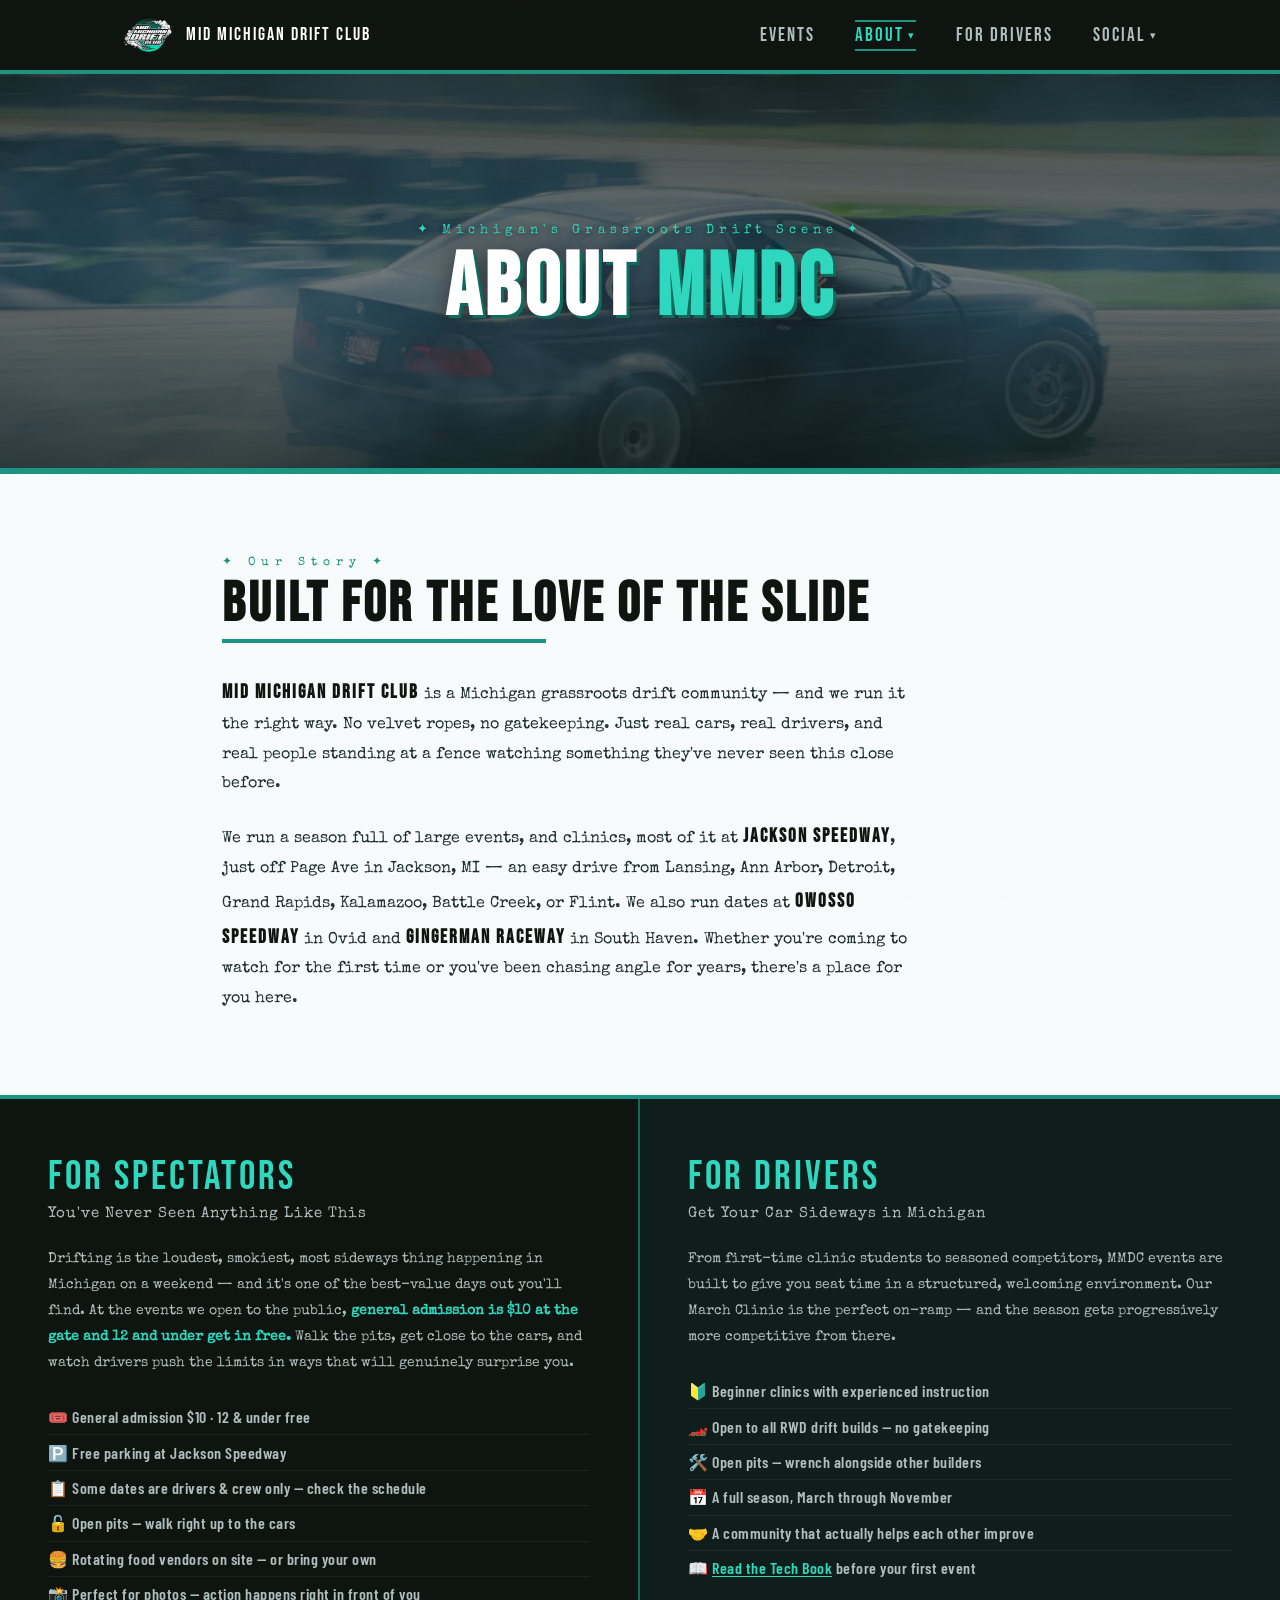
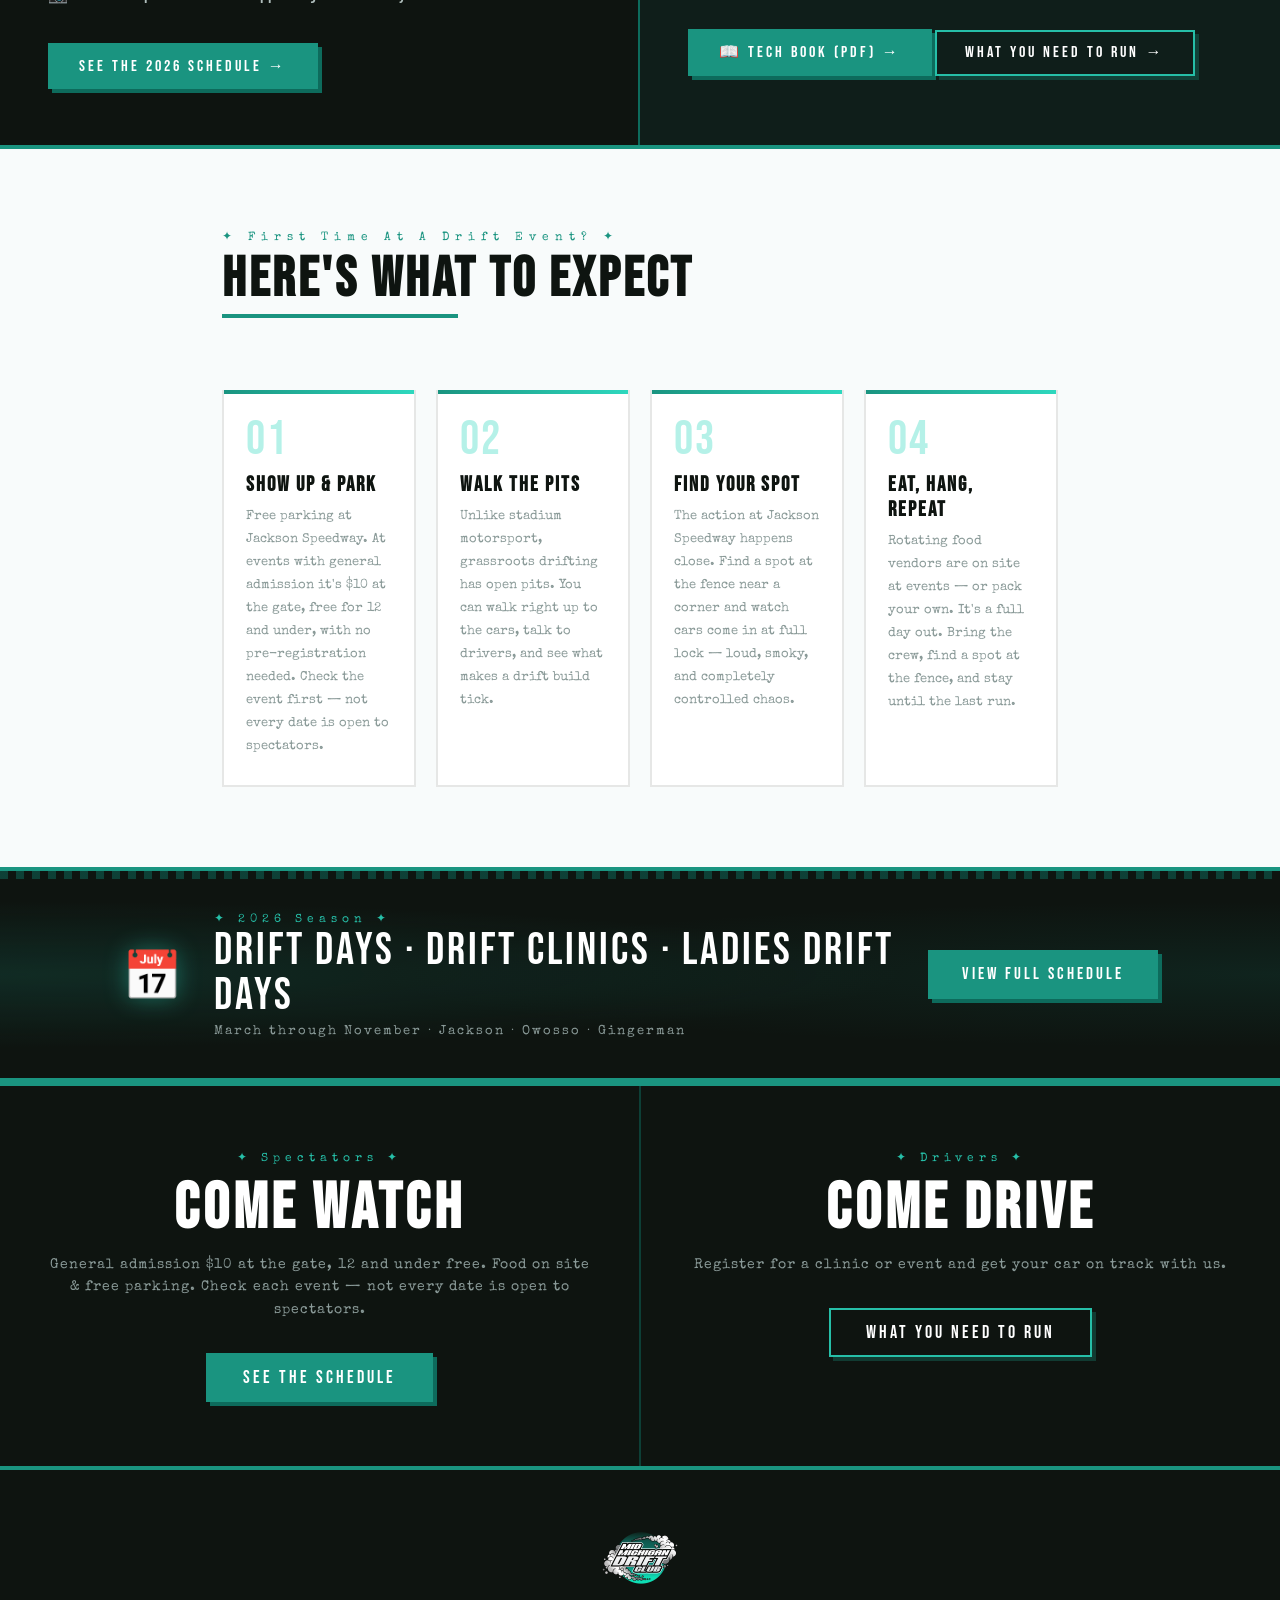
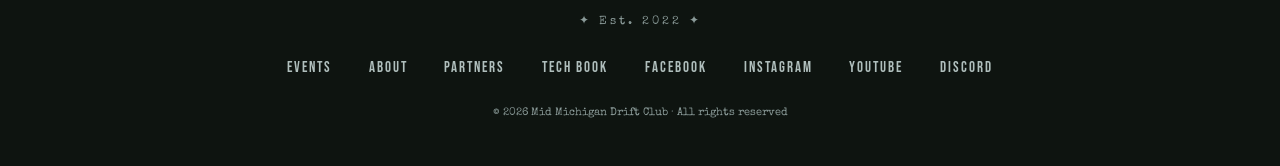
==== commit a5c4d9ea: "Move Partners into an About dropdown; set the field target to 16 Nav --- Partners becomes an item in" ====
--- a/about/index.html
+++ b/about/index.html
@@ -41,12 +41,17 @@
       </a>
       <ul class="nav-links">
         <li><a id="nav-events" href="/">Events</a></li>
-        <li><a id="nav-about" class="active" href="/about/">About</a></li>
+        <li class="nav-dropdown align-left">
+          <a class="nav-dropdown-trigger active" role="button" aria-haspopup="true" aria-expanded="false" tabindex="0">About <span class="caret">&#9662;</span></a>
+          <ul class="nav-dropdown-menu">
+            <li><a id="nav-about" class="active" href="/about/">About MMDC</a></li>
+            <li><a id="nav-partners" href="/partnerships/">Partners</a></li>
+          </ul>
+        </li>
         <li><a id="nav-drivers" href="/drivers/">For Drivers</a></li>
-        <li><a id="nav-partners" href="/partnerships/">Partners</a></li>
-        <li class="nav-social">
-          <a class="nav-social-trigger" role="button" aria-haspopup="true" aria-expanded="false" tabindex="0">Social <span class="caret">&#9662;</span></a>
-          <ul class="nav-social-menu">
+        <li class="nav-dropdown">
+          <a class="nav-dropdown-trigger" role="button" aria-haspopup="true" aria-expanded="false" tabindex="0">Social <span class="caret">&#9662;</span></a>
+          <ul class="nav-dropdown-menu">
             <li><a href="https://www.facebook.com/mmdc0/" target="_blank" rel="noopener">Facebook</a></li>
             <li><a href="https://www.instagram.com/midmichigandriftclub/" target="_blank" rel="noopener">Instagram</a></li>
             <li><a href="https://www.youtube.com/@MidMichiganDriftClub" target="_blank" rel="noopener">YouTube</a></li>
--- a/styles.css
+++ b/styles.css
@@ -44,15 +44,15 @@
 .nav-links a.active{color:var(--teal-bright)}
 .nav-links a.active::before,
 .nav-links a.active::after{width:100%}
-/* SOCIAL DROPDOWN */
-.nav-social{position:relative}
-.nav-social-trigger{display:inline-flex;align-items:center;gap:4px;cursor:pointer;user-select:none}
-.nav-social-trigger .caret{font-size:0.7rem;transition:transform 0.2s}
-.nav-social.open .nav-social-trigger .caret{transform:rotate(180deg)}
-.nav-social.open .nav-social-trigger{color:var(--teal-bright)}
-.nav-social.open .nav-social-trigger::before,
-.nav-social.open .nav-social-trigger::after{width:100%}
-.nav-social-menu{
+/* NAV DROPDOWNS */
+.nav-dropdown{position:relative}
+.nav-dropdown-trigger{display:inline-flex;align-items:center;gap:4px;cursor:pointer;user-select:none}
+.nav-dropdown-trigger .caret{font-size:0.7rem;transition:transform 0.2s}
+.nav-dropdown.open .nav-dropdown-trigger .caret{transform:rotate(180deg)}
+.nav-dropdown.open .nav-dropdown-trigger{color:var(--teal-bright)}
+.nav-dropdown.open .nav-dropdown-trigger::before,
+.nav-dropdown.open .nav-dropdown-trigger::after{width:100%}
+.nav-dropdown-menu{
   position:absolute;top:calc(100% + 12px);right:0;min-width:172px;
   background:var(--black);border:2px solid var(--teal-dark);
   list-style:none;padding:0.35rem 0;margin:0;z-index:120;
@@ -60,12 +60,14 @@
   transition:opacity 0.18s ease,transform 0.18s ease,visibility 0.18s;
   box-shadow:0 10px 26px rgba(0,0,0,0.45);
 }
-.nav-social.open .nav-social-menu{opacity:1;visibility:visible;transform:translateY(0)}
-.nav-social-menu::before{content:'';position:absolute;top:-8px;right:18px;border:6px solid transparent;border-bottom-color:var(--teal-dark)}
-.nav-social-menu a{display:block;padding:0.5rem 1.1rem;font-size:1.05rem;letter-spacing:2px;color:var(--smoke-light);white-space:nowrap}
-.nav-social-menu a::before,
-.nav-social-menu a::after{display:none}
-.nav-social-menu a:hover{background:var(--teal-dark);color:var(--white)}
+.nav-dropdown.open .nav-dropdown-menu{opacity:1;visibility:visible;transform:translateY(0)}
+.nav-dropdown-menu::before{content:'';position:absolute;top:-8px;right:18px;border:6px solid transparent;border-bottom-color:var(--teal-dark)}
+.nav-dropdown.align-left .nav-dropdown-menu{left:0;right:auto}
+.nav-dropdown.align-left .nav-dropdown-menu::before{left:18px;right:auto}
+.nav-dropdown-menu a{display:block;padding:0.5rem 1.1rem;font-size:1.05rem;letter-spacing:2px;color:var(--smoke-light);white-space:nowrap}
+.nav-dropdown-menu a::before,
+.nav-dropdown-menu a::after{display:none}
+.nav-dropdown-menu a:hover{background:var(--teal-dark);color:var(--white)}
 /* HERO PHOTO ROTATOR */
 .hero-slide{position:absolute;inset:0;background-size:cover;background-position:center 40%;opacity:0;z-index:0;transition:opacity 1.6s ease-in-out;will-change:opacity}
 /* The outgoing slide holds full opacity underneath while the incoming one
@@ -78,29 +80,22 @@
 .hero-dots button::before{content:'';position:absolute;top:50%;left:50%;width:9px;height:9px;margin:-5px 0 0 -5px;border:1px solid rgba(255,255,255,0.75);transition:background 0.25s,border-color 0.25s}
 .hero-dots button[aria-current="true"]::before{background:var(--teal-bright);border-color:var(--teal-bright)}
 @media (prefers-reduced-motion:reduce){.hero-slide{transition:none}}
-/* Nav items get tight on small phones - shrink rather than wrap. Raised from
-   420px to 560px when Partners made it five items: at full size five no longer
-   clear the logo, and the row silently eats the nav's own 20px padding rather
-   than overflowing, so it reads as merely tight on a 430pt phone. */
-@media (max-width:560px){
+/* Four nav items get tight on small phones - shrink rather than wrap.
+   Partners lives inside the About dropdown rather than as a fifth top-level
+   item, which is what keeps this to two steps.
+   The step is 500px, not the 420px it was before the dropdown: the caret on
+   "About" widened the row just enough that a 430pt phone landed in the gap
+   above the old breakpoint with the logo touching the links. */
+@media (max-width:500px){
   .nav-links{gap:0.62rem}
   .nav-links a{font-size:1rem;letter-spacing:1px;padding:0.55rem 0}
   .nav-logo img{height:42px}
-  .nav-social-menu a{font-size:0.95rem}
-}
-/* Second step, raised from 340px to 400px alongside the five-item nav: at
-   375 (iPhone SE) the shrink above still left the logo touching the links. */
-@media (max-width:400px){
+  .nav-dropdown-menu a{font-size:0.95rem}
+}
+@media (max-width:340px){
   .nav-links{gap:0.45rem}
   .nav-links a{font-size:0.92rem;letter-spacing:0.5px}
   .nav-logo img{height:36px}
-}
-/* Third step for the 320px phones still in the wild: five items and the logo
-   only clear each other once the mark comes down again. */
-@media (max-width:340px){
-  .nav-links{gap:0.32rem}
-  .nav-links a{font-size:0.86rem;letter-spacing:0}
-  .nav-logo img{height:30px}
 }
 /* Footer links sat at a 19px tap height; they are a real navigation
    surface on a phone, so give them room. */
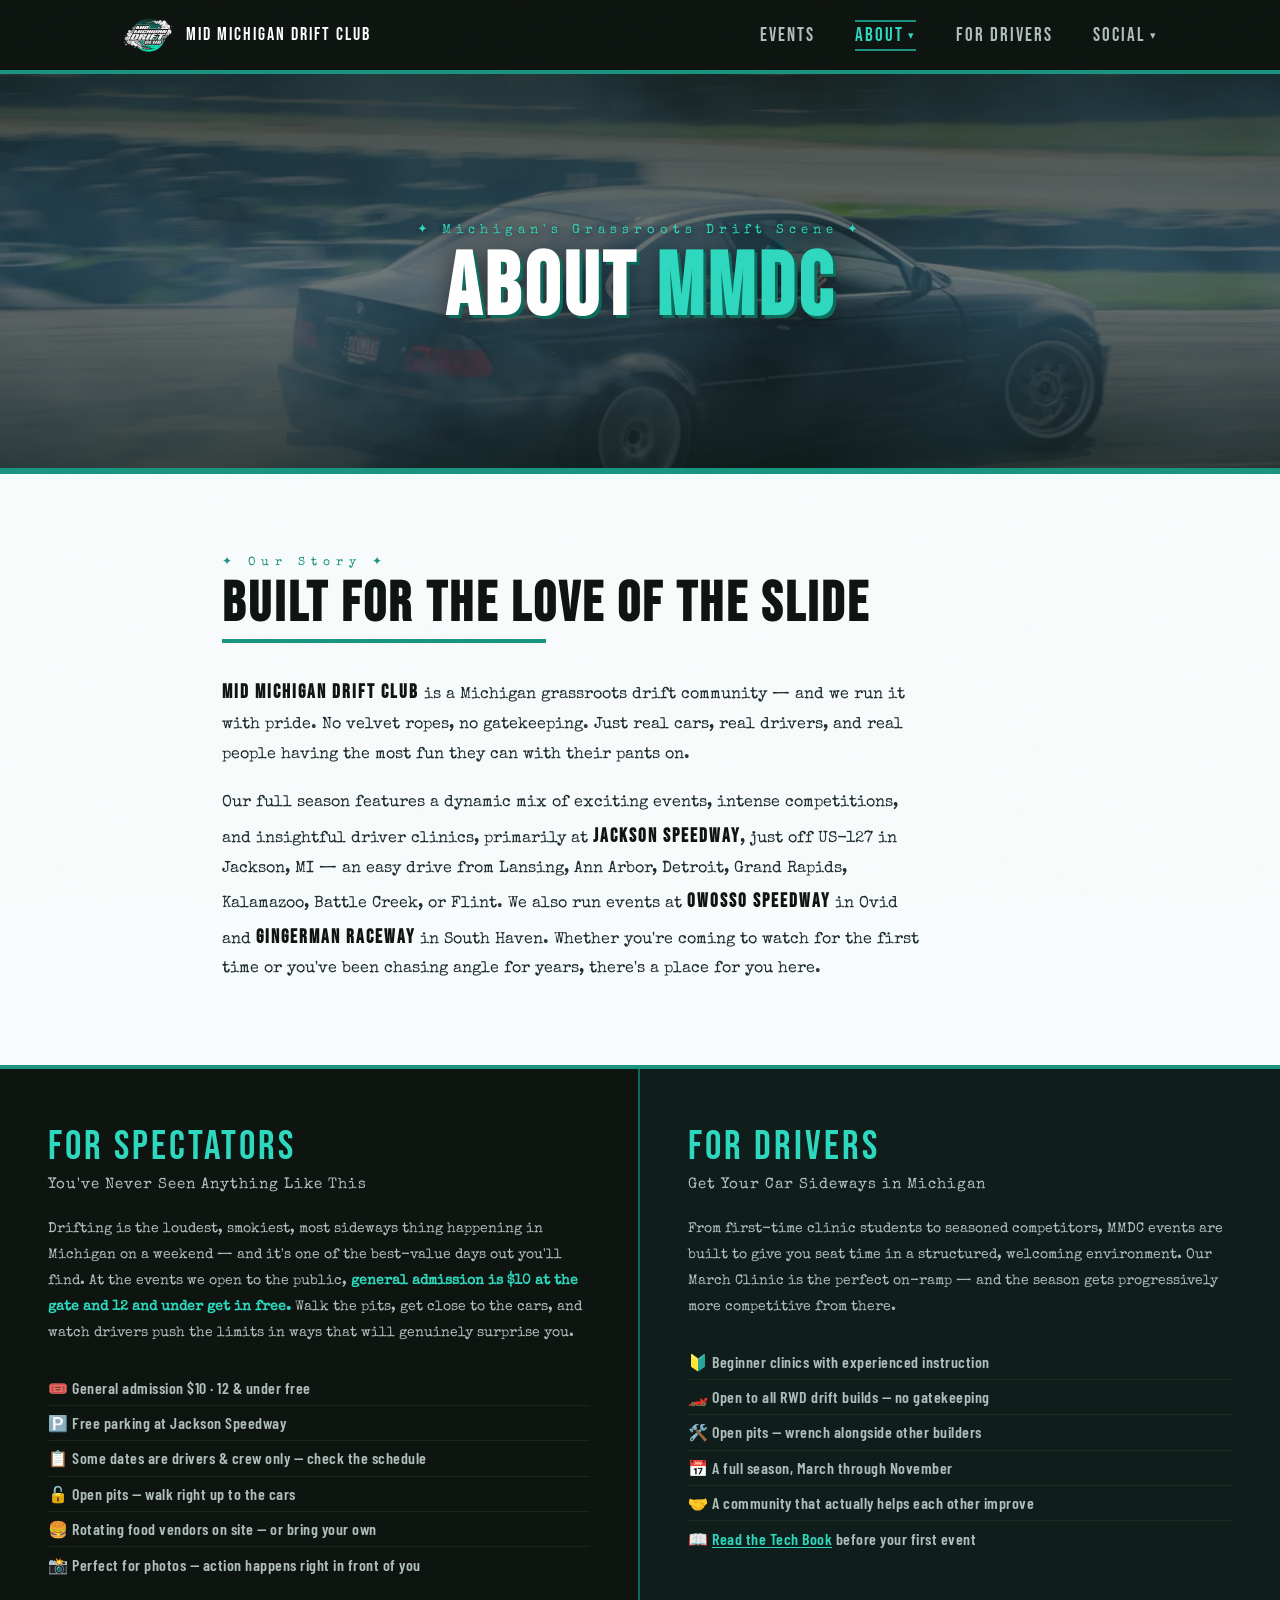
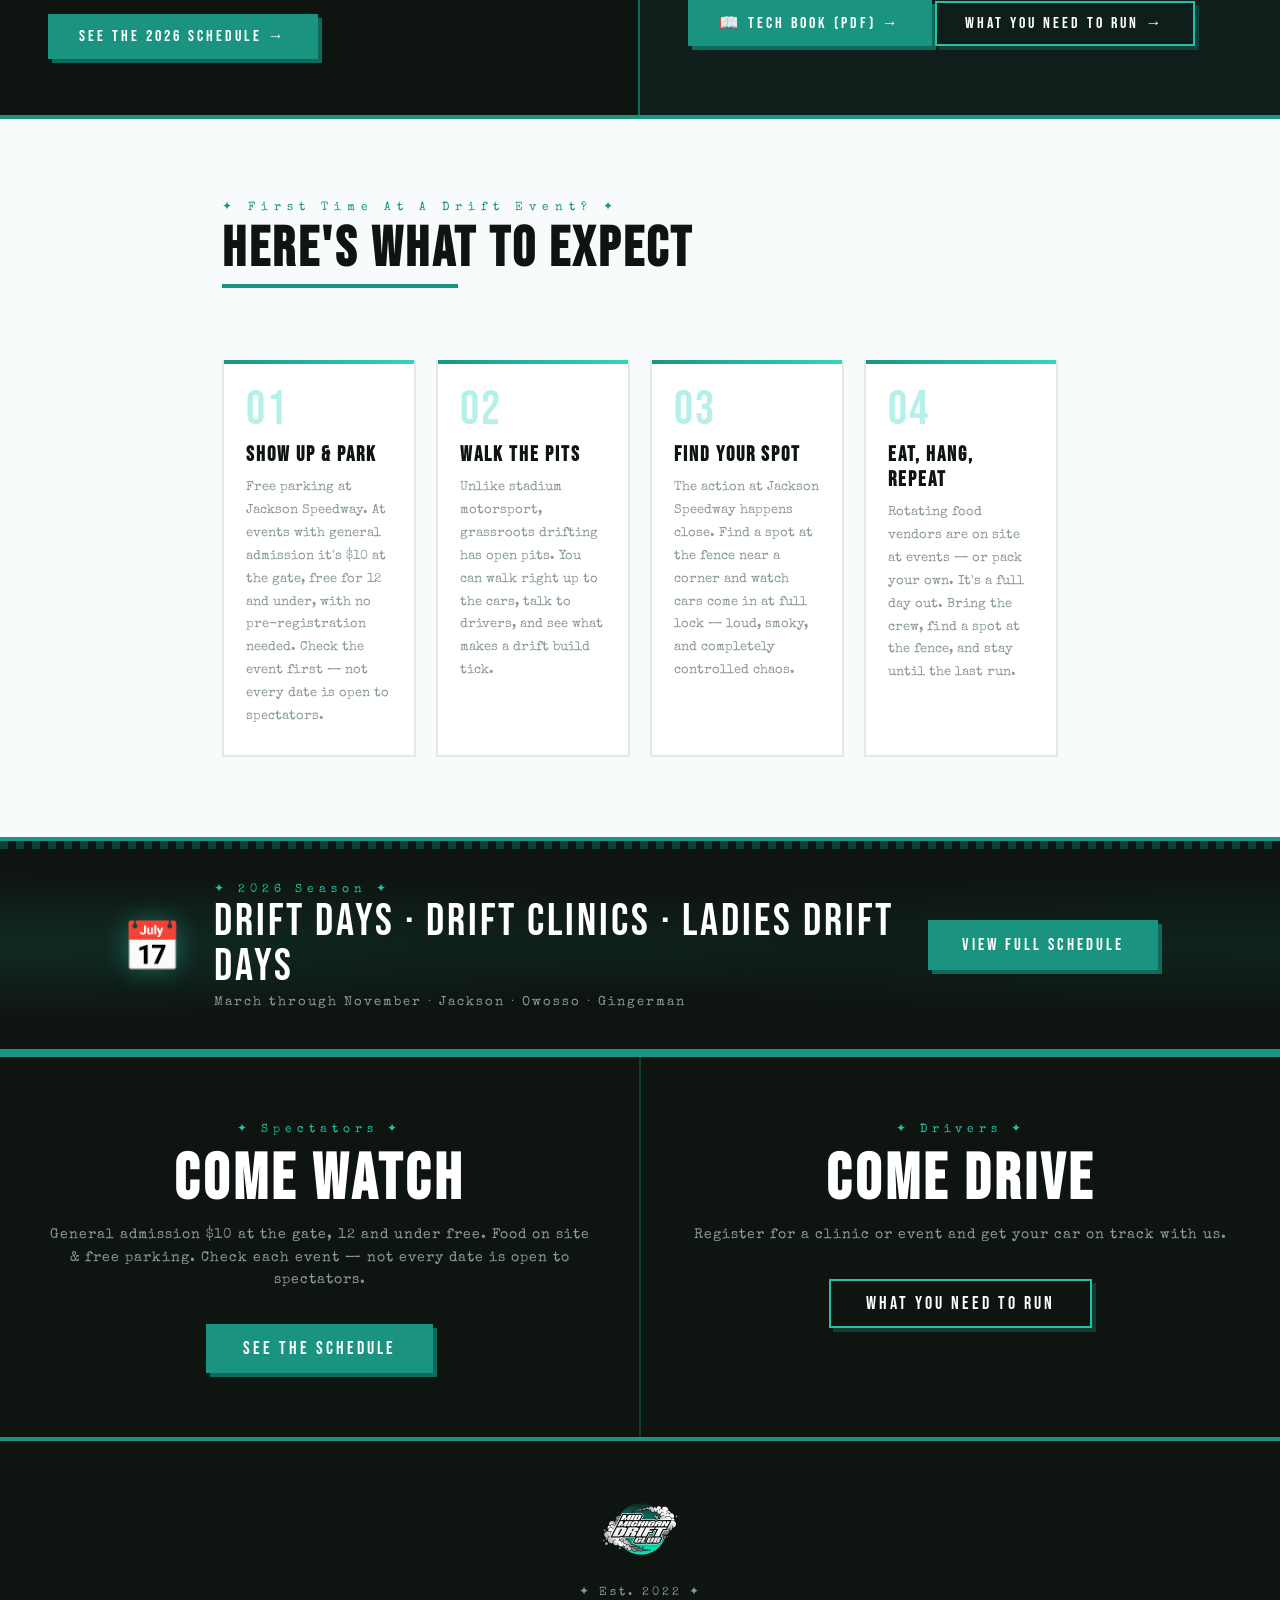
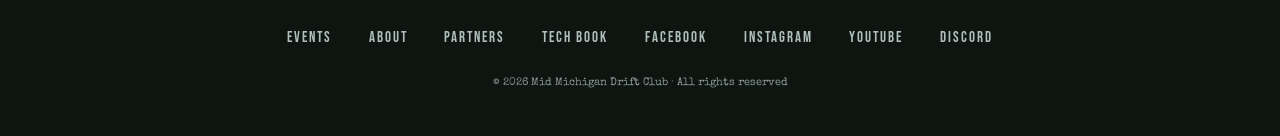
==== commit 1fa6a71d: "Update index.html Updated "Our Story"" ====
--- a/about/index.html
+++ b/about/index.html
@@ -73,8 +73,8 @@
     <p class="about-section-label">✦ Our Story ✦</p>
     <h2 class="about-section-title">Built for the Love of the Slide</h2>
     <div class="prose">
-      <p><strong>Mid Michigan Drift Club</strong> is a Michigan grassroots drift community — and we run it the right way. No velvet ropes, no gatekeeping. Just real cars, real drivers, and real people standing at a fence watching something they've never seen this close before.</p>
-      <p>We run a season full of large events, and clinics, most of it at <strong>Jackson Speedway</strong>, just off Page Ave in Jackson, MI — an easy drive from Lansing, Ann Arbor, Detroit, Grand Rapids, Kalamazoo, Battle Creek, or Flint. We also run dates at <strong>Owosso Speedway</strong> in Ovid and <strong>Gingerman Raceway</strong> in South Haven. Whether you're coming to watch for the first time or you've been chasing angle for years, there's a place for you here.</p>
+      <p><strong>Mid Michigan Drift Club</strong> is a Michigan grassroots drift community — and we run it with pride. No velvet ropes, no gatekeeping. Just real cars, real drivers, and real people having the most fun they can with their pants on.</p>
+      <p>Our full season features a dynamic mix of exciting events, intense competitions, and insightful driver clinics, primarily at <strong>Jackson Speedway</strong>, just off US-127 in Jackson, MI — an easy drive from Lansing, Ann Arbor, Detroit, Grand Rapids, Kalamazoo, Battle Creek, or Flint. We also run events at <strong>Owosso Speedway</strong> in Ovid and <strong>Gingerman Raceway</strong> in South Haven. Whether you're coming to watch for the first time or you've been chasing angle for years, there's a place for you here.</p>
     </div>
   </div>
 
--- a/styles.css
+++ b/styles.css
@@ -86,15 +86,19 @@
    The step is 500px, not the 420px it was before the dropdown: the caret on
    "About" widened the row just enough that a 430pt phone landed in the gap
    above the old breakpoint with the logo touching the links. */
+/* Scoped to top-level links with >li>a rather than a bare `.nav-links a`.
+   The descendant form also matched the links inside a dropdown menu and, sitting
+   later in the file at equal specificity, flattened their 1.1rem side padding to
+   zero - so on a phone the menu text sat hard against the panel edge. */
 @media (max-width:500px){
   .nav-links{gap:0.62rem}
-  .nav-links a{font-size:1rem;letter-spacing:1px;padding:0.55rem 0}
+  .nav-links>li>a{font-size:1rem;letter-spacing:1px;padding:0.55rem 0}
   .nav-logo img{height:42px}
   .nav-dropdown-menu a{font-size:0.95rem}
 }
 @media (max-width:340px){
   .nav-links{gap:0.45rem}
-  .nav-links a{font-size:0.92rem;letter-spacing:0.5px}
+  .nav-links>li>a{font-size:0.92rem;letter-spacing:0.5px}
   .nav-logo img{height:36px}
 }
 /* Footer links sat at a 19px tap height; they are a real navigation
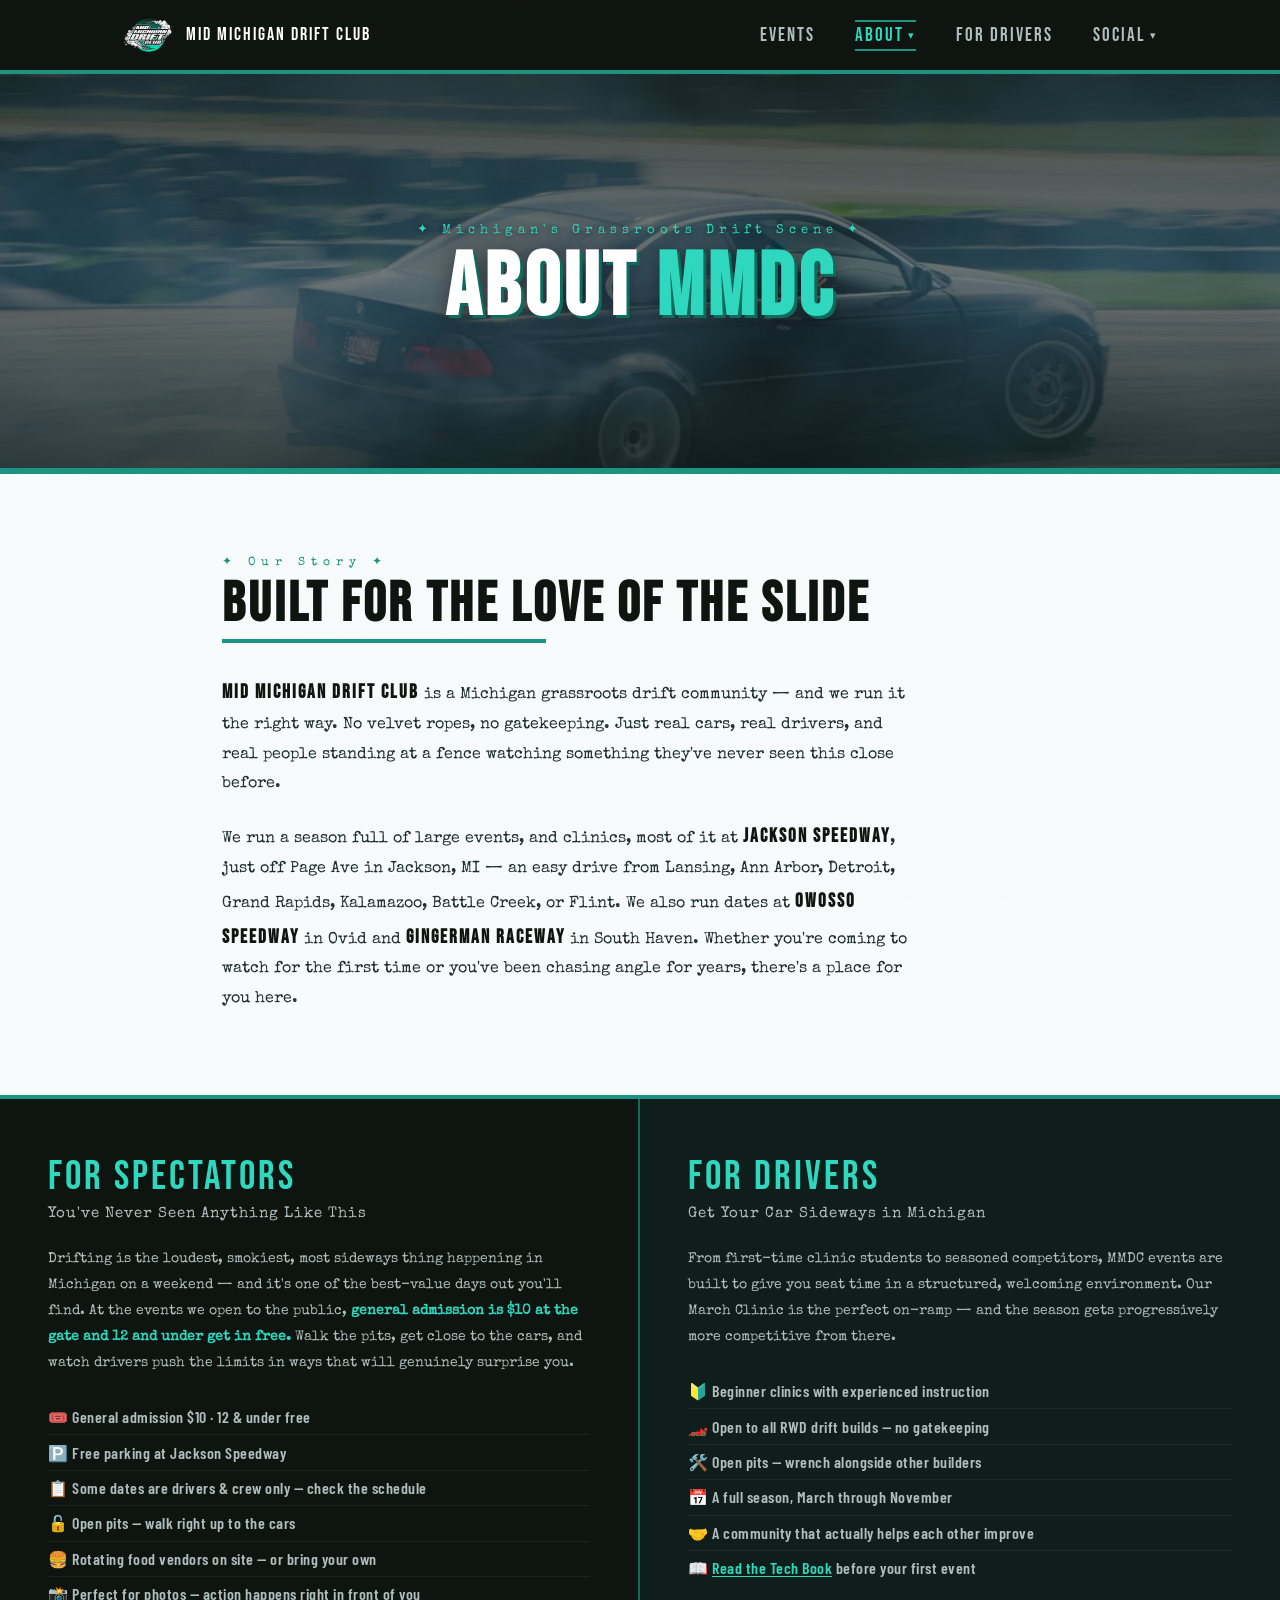
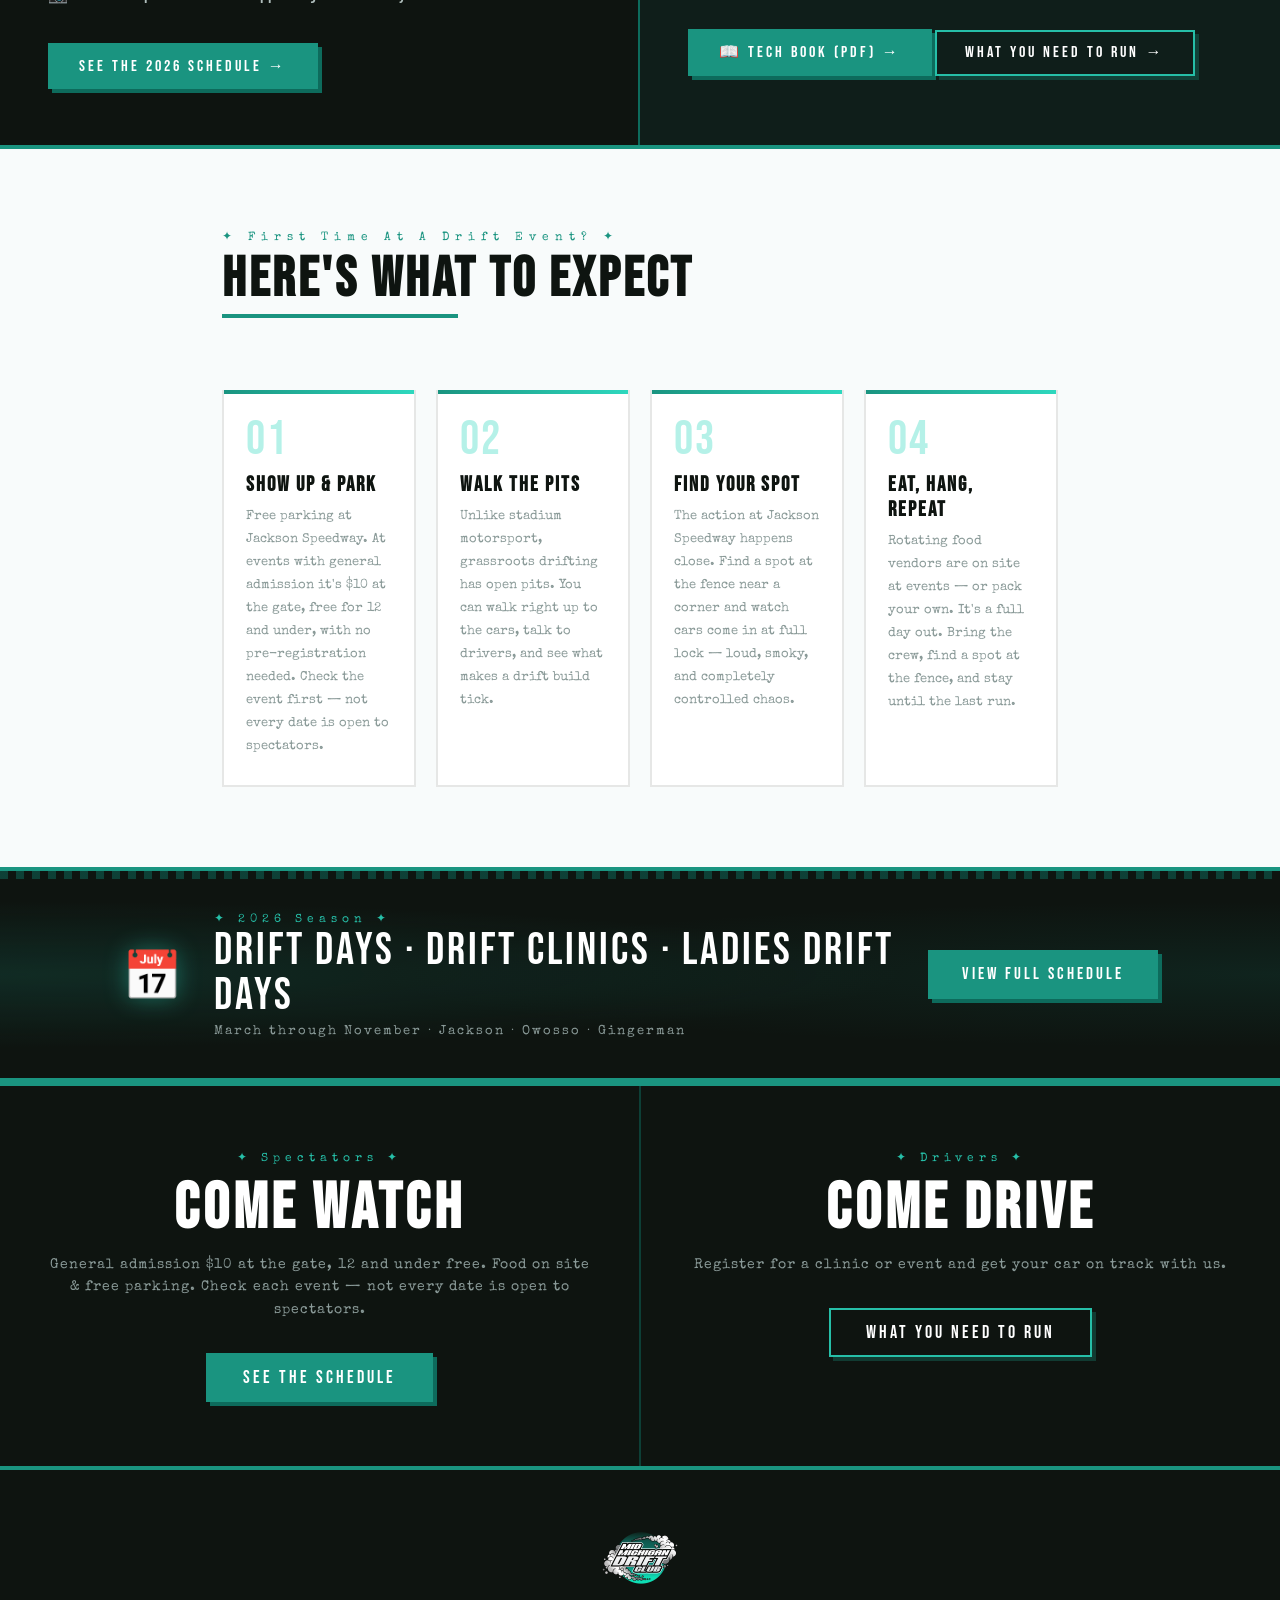
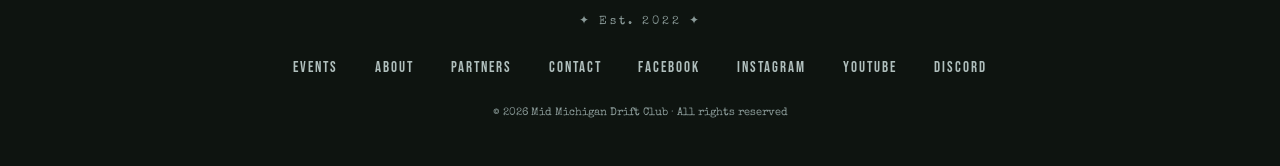
==== commit 6fbd7a81: "Add a public contact link to the footer, drop Tech Book Nothing on the site gave anyone a way to rea" ====
--- a/about/index.html
+++ b/about/index.html
@@ -73,8 +73,8 @@
     <p class="about-section-label">✦ Our Story ✦</p>
     <h2 class="about-section-title">Built for the Love of the Slide</h2>
     <div class="prose">
-      <p><strong>Mid Michigan Drift Club</strong> is a Michigan grassroots drift community — and we run it with pride. No velvet ropes, no gatekeeping. Just real cars, real drivers, and real people having the most fun they can with their pants on.</p>
-      <p>Our full season features a dynamic mix of exciting events, intense competitions, and insightful driver clinics, primarily at <strong>Jackson Speedway</strong>, just off US-127 in Jackson, MI — an easy drive from Lansing, Ann Arbor, Detroit, Grand Rapids, Kalamazoo, Battle Creek, or Flint. We also run events at <strong>Owosso Speedway</strong> in Ovid and <strong>Gingerman Raceway</strong> in South Haven. Whether you're coming to watch for the first time or you've been chasing angle for years, there's a place for you here.</p>
+      <p><strong>Mid Michigan Drift Club</strong> is a Michigan grassroots drift community — and we run it the right way. No velvet ropes, no gatekeeping. Just real cars, real drivers, and real people standing at a fence watching something they've never seen this close before.</p>
+      <p>We run a season full of large events, and clinics, most of it at <strong>Jackson Speedway</strong>, just off Page Ave in Jackson, MI — an easy drive from Lansing, Ann Arbor, Detroit, Grand Rapids, Kalamazoo, Battle Creek, or Flint. We also run dates at <strong>Owosso Speedway</strong> in Ovid and <strong>Gingerman Raceway</strong> in South Haven. Whether you're coming to watch for the first time or you've been chasing angle for years, there's a place for you here.</p>
     </div>
   </div>
 
@@ -172,7 +172,7 @@
       <li><a href="/">Events</a></li>
       <li><a href="/about/">About</a></li>
       <li><a href="/partnerships/">Partners</a></li>
-      <li><a href="/MMDC-TechInfo.pdf" target="_blank" rel="noopener">Tech Book</a></li>
+      <li><a href="mailto:staff@mmdrift.com">Contact</a></li>
       <li><a href="https://www.facebook.com/mmdc0/" target="_blank" rel="noopener">Facebook</a></li>
       <li><a href="https://www.instagram.com/midmichigandriftclub/" target="_blank" rel="noopener">Instagram</a></li>
       <li><a href="https://www.youtube.com/@MidMichiganDriftClub" target="_blank" rel="noopener">YouTube</a></li>
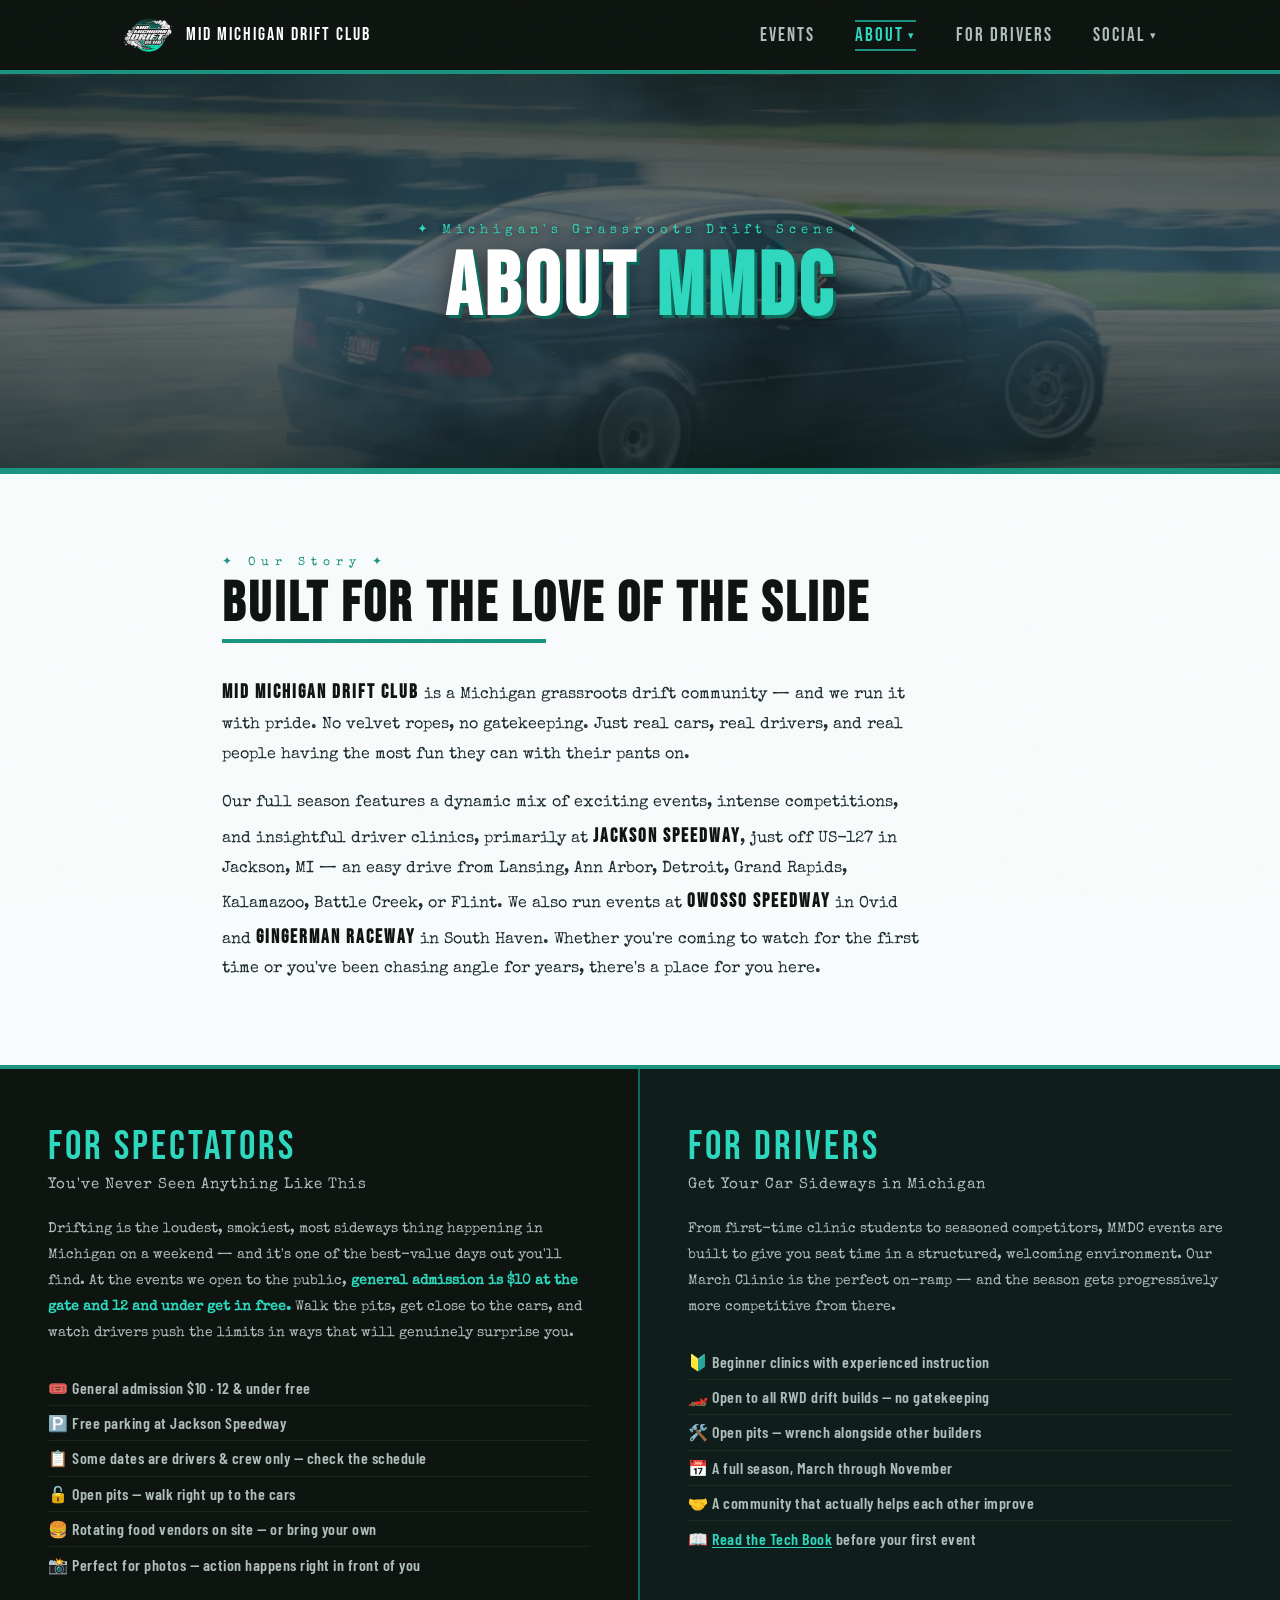
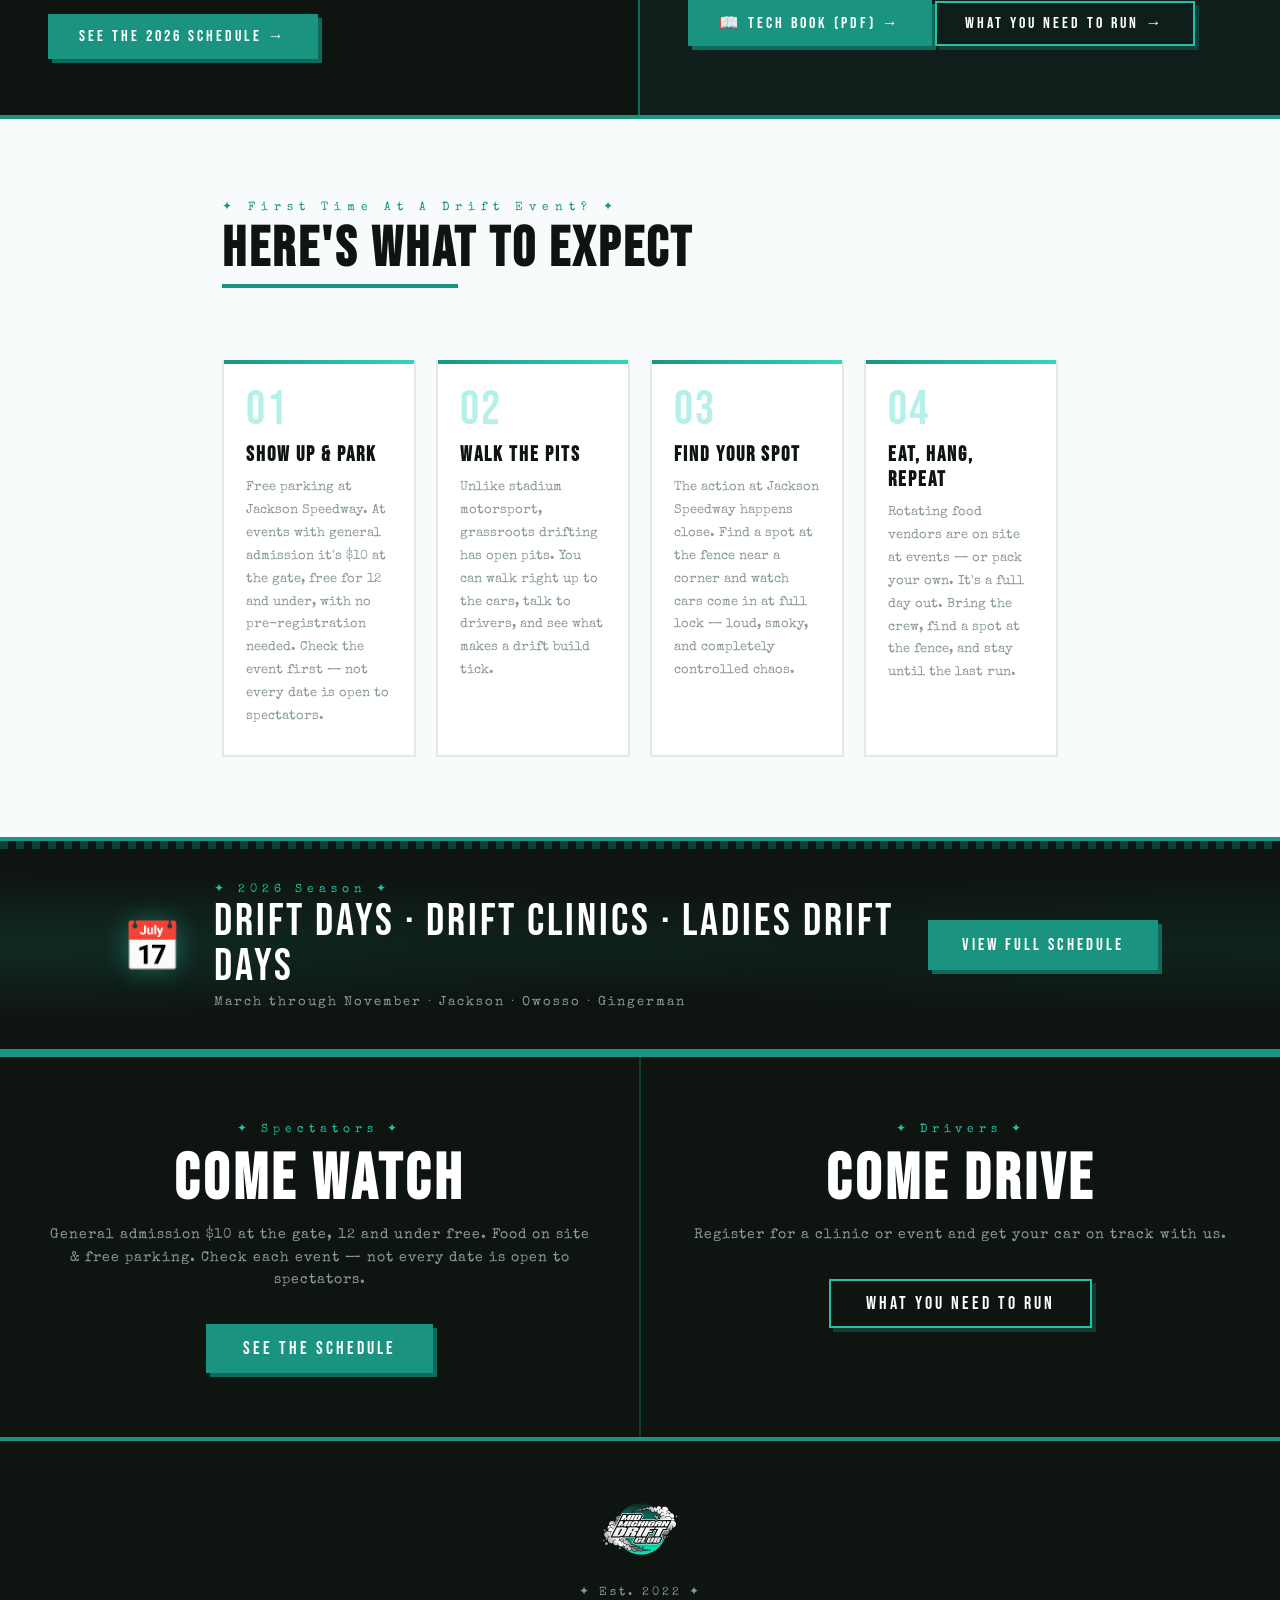
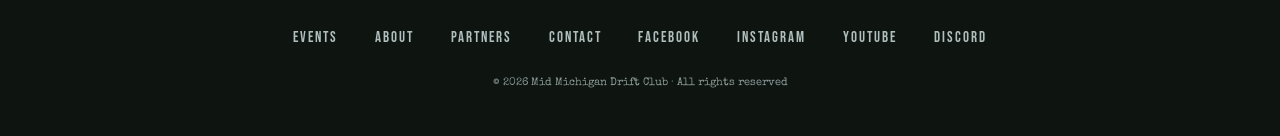
==== commit a4f566c3: "Merge pull request #14 from motopromo92/contact/add-staff-email Add a public contact link to the foo" ====
--- a/about/index.html
+++ b/about/index.html
@@ -73,8 +73,8 @@
     <p class="about-section-label">✦ Our Story ✦</p>
     <h2 class="about-section-title">Built for the Love of the Slide</h2>
     <div class="prose">
-      <p><strong>Mid Michigan Drift Club</strong> is a Michigan grassroots drift community — and we run it the right way. No velvet ropes, no gatekeeping. Just real cars, real drivers, and real people standing at a fence watching something they've never seen this close before.</p>
-      <p>We run a season full of large events, and clinics, most of it at <strong>Jackson Speedway</strong>, just off Page Ave in Jackson, MI — an easy drive from Lansing, Ann Arbor, Detroit, Grand Rapids, Kalamazoo, Battle Creek, or Flint. We also run dates at <strong>Owosso Speedway</strong> in Ovid and <strong>Gingerman Raceway</strong> in South Haven. Whether you're coming to watch for the first time or you've been chasing angle for years, there's a place for you here.</p>
+      <p><strong>Mid Michigan Drift Club</strong> is a Michigan grassroots drift community — and we run it with pride. No velvet ropes, no gatekeeping. Just real cars, real drivers, and real people having the most fun they can with their pants on.</p>
+      <p>Our full season features a dynamic mix of exciting events, intense competitions, and insightful driver clinics, primarily at <strong>Jackson Speedway</strong>, just off US-127 in Jackson, MI — an easy drive from Lansing, Ann Arbor, Detroit, Grand Rapids, Kalamazoo, Battle Creek, or Flint. We also run events at <strong>Owosso Speedway</strong> in Ovid and <strong>Gingerman Raceway</strong> in South Haven. Whether you're coming to watch for the first time or you've been chasing angle for years, there's a place for you here.</p>
     </div>
   </div>
 
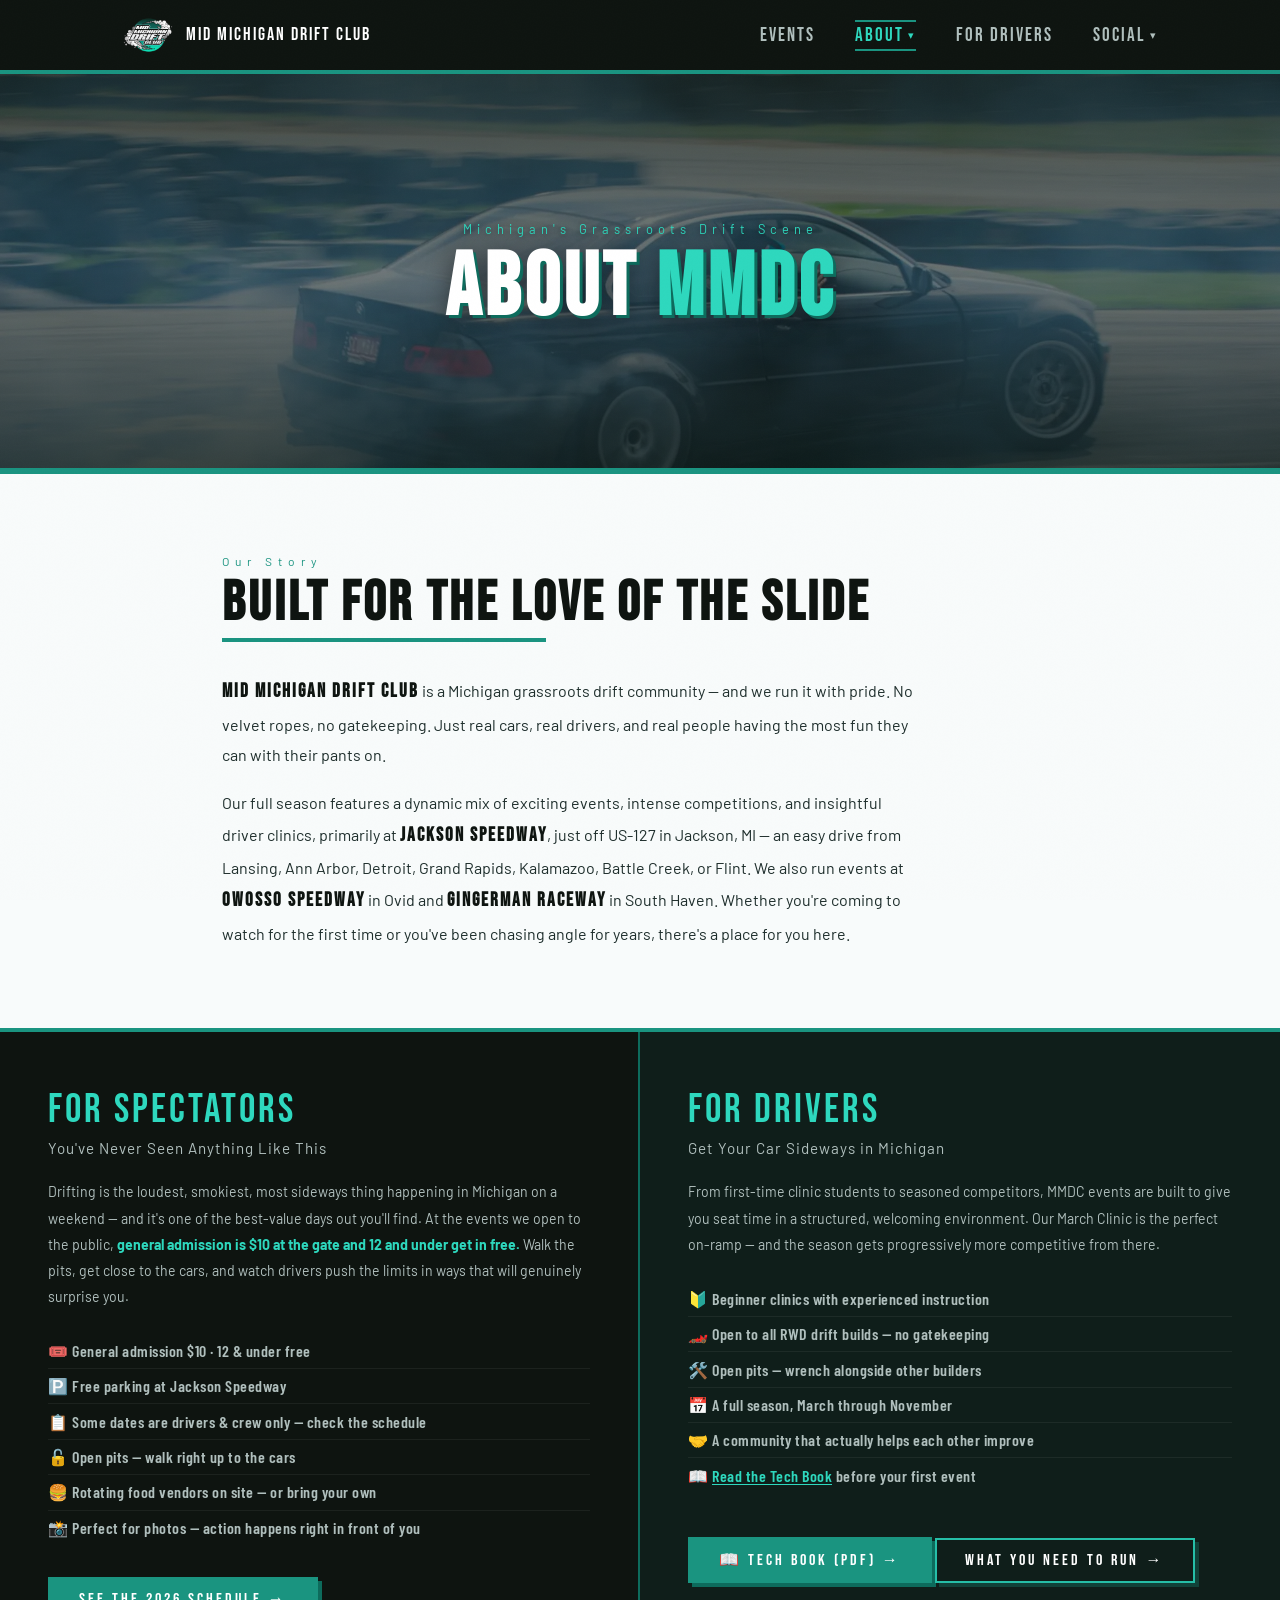
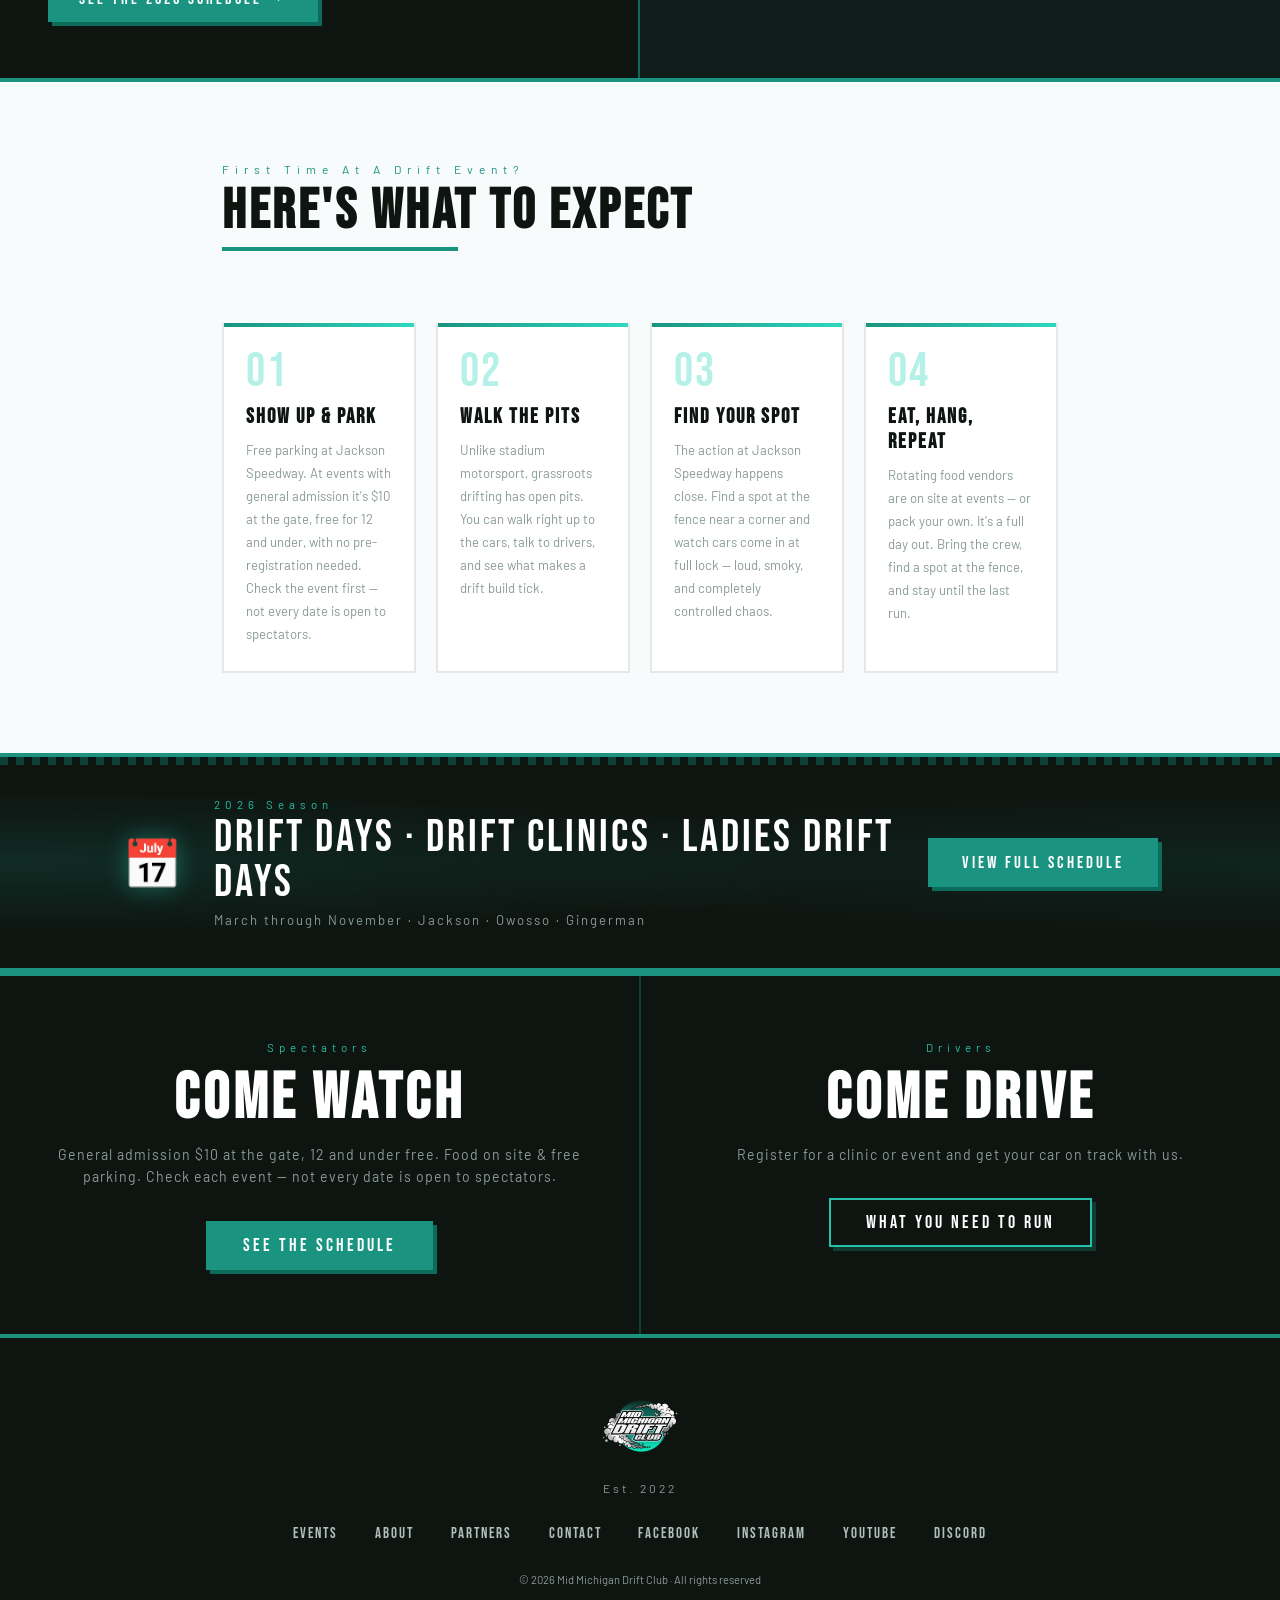
==== commit a3b8d5e6: "Swap the typewriter font for Barlow, drop the star glyphs, fix the home og:title From Ray's review o" ====
--- a/about/index.html
+++ b/about/index.html
@@ -26,7 +26,7 @@
   <meta name="geo.placename" content="Jackson, Michigan" />
   <script type="application/ld+json">{"@context":"https://schema.org","@type":"BreadcrumbList","itemListElement":[{"@type":"ListItem","position":1,"name":"Home","item":"https://midmichigandriftclub.com/"},{"@type":"ListItem","position":2,"name":"About","item":"https://midmichigandriftclub.com/about/"}]}</script>
   <link rel="preconnect" href="https://fonts.googleapis.com">
-  <link href="https://fonts.googleapis.com/css2?family=Bebas+Neue&family=Special+Elite&family=Barlow+Condensed:wght@400;600;700&display=swap" rel="stylesheet">
+  <link href="https://fonts.googleapis.com/css2?family=Bebas+Neue&family=Barlow:wght@400;500;600&family=Barlow+Condensed:wght@400;600;700&display=swap" rel="stylesheet">
   <link rel="stylesheet" href="/styles.css">
 </head>
 <body class="page-about">
@@ -65,12 +65,12 @@
   <div class="page-header">
     <div class="page-header-bg"></div>
     <div class="page-header-overlay"></div>
-    <p class="eyebrow">✦ Michigan's Grassroots Drift Scene ✦</p>
+    <p class="eyebrow">Michigan's Grassroots Drift Scene</p>
     <h1>About <span>MMDC</span></h1>
   </div>
 
   <div class="about-section">
-    <p class="about-section-label">✦ Our Story ✦</p>
+    <p class="about-section-label">Our Story</p>
     <h2 class="about-section-title">Built for the Love of the Slide</h2>
     <div class="prose">
       <p><strong>Mid Michigan Drift Club</strong> is a Michigan grassroots drift community — and we run it with pride. No velvet ropes, no gatekeeping. Just real cars, real drivers, and real people having the most fun they can with their pants on.</p>
@@ -111,7 +111,7 @@
   </div>
 
   <div class="about-section">
-    <p class="about-section-label">✦ First Time At A Drift Event? ✦</p>
+    <p class="about-section-label">First Time At A Drift Event?</p>
     <h2 class="about-section-title">Here's What to Expect</h2>
     <div class="expect-grid">
       <div class="expect-card">
@@ -141,7 +141,7 @@
     <div class="season-banner-inner">
       <div class="season-icon">📅</div>
       <div class="season-text">
-        <div class="season-label">✦ 2026 Season ✦</div>
+        <div class="season-label">2026 Season</div>
         <div class="season-title">Drift Days · Drift Clinics · Ladies Drift Days</div>
         <div class="season-sub">March through November · Jackson · Owosso · Gingerman</div>
       </div>
@@ -151,14 +151,14 @@
 
   <div class="dual-cta">
     <div class="dual-cta-half">
-      <div class="dual-cta-eyebrow">✦ Spectators ✦</div>
+      <div class="dual-cta-eyebrow">Spectators</div>
       <h2>Come Watch</h2>
       <p>General admission $10 at the gate, 12 and under free. Food on site &amp; free parking. Check each event — not every date is open to spectators.</p>
       <a href="/" class="btn btn-primary">See the Schedule</a>
     </div>
     <div class="dual-cta-divider"></div>
     <div class="dual-cta-half">
-      <div class="dual-cta-eyebrow">✦ Drivers ✦</div>
+      <div class="dual-cta-eyebrow">Drivers</div>
       <h2>Come Drive</h2>
       <p>Register for a clinic or event and get your car on track with us.</p>
       <a href="/drivers/" class="btn btn-outline">What You Need To Run</a>
@@ -167,7 +167,7 @@
 
   <footer>
     <a href="/"><img src="/logo.webp" alt="Mid Michigan Drift Club" class="footer-logo-img"></a>
-    <p class="footer-tagline">✦ Est. 2022 ✦</p>
+    <p class="footer-tagline">Est. 2022</p>
     <ul class="footer-links">
       <li><a href="/">Events</a></li>
       <li><a href="/about/">About</a></li>
@@ -182,5 +182,11 @@
   </footer>
 
   <script src="/main.js"></script>
+  <!-- Vercel Web Analytics. Needs Web Analytics enabled on the Vercel project;
+       the /_vercel/insights/* routes only exist after the next deploy. -->
+  <script>
+    window.va = window.va || function () { (window.vaq = window.vaq || []).push(arguments); };
+  </script>
+  <script defer src="/_vercel/insights/script.js"></script>
 </body>
 </html>
--- a/styles.css
+++ b/styles.css
@@ -134,17 +134,17 @@
 .btn-outline:hover{background:var(--teal-light);color:var(--black);transform:translate(-2px,-2px)}
 /* SHARED SECTION */
 .section{max-width:1100px;margin:0 auto;padding:3rem 1.25rem}
-.section-label{font-family:'Special Elite',cursive;font-size:0.75rem;color:var(--teal);letter-spacing:6px;margin-bottom:0.5rem}
+.section-label{font-family:'Barlow',sans-serif;font-size:0.75rem;color:var(--teal);letter-spacing:6px;margin-bottom:0.5rem}
 .section-title{font-family:'Bebas Neue',sans-serif;font-size:clamp(2.5rem,6vw,4rem);line-height:1;color:var(--black);letter-spacing:3px;margin-bottom:3rem;display:inline-block}
 .section-title::after{content:'';display:block;height:4px;width:60%;background:var(--teal);margin-top:0.4rem}
 /* FOOTER */
 footer{background:var(--black);border-top:4px solid var(--teal);padding:3rem 2rem;text-align:center}
 .footer-logo-img{height:80px;width:auto;mix-blend-mode:lighten;filter:brightness(1.05);margin-bottom:0.75rem;cursor:pointer}
-.footer-tagline{font-family:'Special Elite',cursive;font-size:0.75rem;color:var(--smoke);letter-spacing:3px;margin-bottom:1.5rem}
+.footer-tagline{font-family:'Barlow',sans-serif;font-size:0.75rem;color:var(--smoke);letter-spacing:3px;margin-bottom:1.5rem}
 .footer-links{display:flex;gap:2rem;justify-content:center;list-style:none;margin-bottom:1.5rem;flex-wrap:wrap}
 .footer-links a{font-family:'Bebas Neue',sans-serif;letter-spacing:2px;color:var(--smoke-light);text-decoration:none;font-size:0.95rem;transition:color 0.2s;cursor:pointer}
 .footer-links a:hover{color:var(--teal-bright)}
-.footer-copy{font-family:'Special Elite',cursive;font-size:0.7rem;color:var(--smoke)}
+.footer-copy{font-family:'Barlow',sans-serif;font-size:0.7rem;color:var(--smoke)}
 /* HERO */
 .hero{
   position:relative;overflow:hidden;
@@ -172,7 +172,7 @@
 }
 .hero-content{text-align:center;z-index:3;padding:2rem;animation:fadeUp 0.8s ease both;display:flex;flex-direction:column;align-items:center}
 @keyframes fadeUp{from{opacity:0;transform:translateY(28px)}to{opacity:1;transform:translateY(0)}}
-.hero-eyebrow{font-family:'Special Elite',cursive;font-size:0.82rem;color:var(--teal-bright);letter-spacing:5px;margin-bottom:0.75rem;text-shadow:0 1px 6px rgba(0,0,0,0.6)}
+.hero-eyebrow{font-family:'Barlow',sans-serif;font-size:0.82rem;color:var(--teal-bright);letter-spacing:5px;margin-bottom:0.75rem;text-shadow:0 1px 6px rgba(0,0,0,0.6)}
 .hero-title{font-family:'Bebas Neue',sans-serif;font-size:clamp(3.5rem,10vw,7rem);color:var(--white);letter-spacing:4px;line-height:0.9;text-shadow:3px 3px 0 var(--teal-dark),0 4px 24px rgba(0,0,0,0.5)}
 .hero-sub{font-family:'Bebas Neue',sans-serif;font-size:clamp(1.2rem,3vw,1.8rem);color:var(--teal-light);letter-spacing:8px;margin-top:0.75rem;text-shadow:0 2px 8px rgba(0,0,0,0.5)}
 .hero-cta{margin-top:2.2rem;display:flex;gap:1rem;justify-content:center;flex-wrap:wrap}
@@ -208,7 +208,7 @@
 @media(min-width:600px){.event-card.weekend .event-date-block .day{font-size:1.95rem}}
 .event-card.weekend .event-name{font-size:1.7rem}
 .event-date-block{text-align:center;background:var(--black);color:var(--white);padding:0.8rem 0.5rem;flex-shrink:0}
-.event-date-block .month{font-family:'Special Elite',cursive;font-size:0.68rem;letter-spacing:3px;color:var(--teal-light);text-transform:uppercase}
+.event-date-block .month{font-family:'Barlow',sans-serif;font-size:0.68rem;letter-spacing:3px;color:var(--teal-light);text-transform:uppercase}
 .event-date-block .day{font-family:'Bebas Neue',sans-serif;font-size:2.4rem;line-height:1;color:var(--white)}
 .event-date-block .multi{font-family:'Bebas Neue',sans-serif;font-size:0.8rem;color:var(--smoke);letter-spacing:1px}
 .event-info .event-name{font-family:'Bebas Neue',sans-serif;font-size:1.5rem;letter-spacing:2px;color:var(--black);line-height:1.1}
@@ -216,7 +216,7 @@
    colour and mark it with a rule rather than a default underline. */
 .event-info .event-name a{color:inherit;text-decoration:none;border-bottom:2px solid rgba(26,148,128,0.35);transition:color 0.2s,border-color 0.2s}
 .event-info .event-name a:hover{color:var(--teal-dark);border-bottom-color:var(--teal)}
-.event-meta{font-family:'Special Elite',cursive;font-size:0.78rem;color:var(--smoke);margin-top:0.35rem;letter-spacing:1px}
+.event-meta{font-family:'Barlow',sans-serif;font-size:0.78rem;color:var(--smoke);margin-top:0.35rem;letter-spacing:1px}
 .event-meta .venue{font-family:'Barlow Condensed',sans-serif;font-weight:600;color:var(--teal-dark);font-size:0.85rem}
 .event-price{font-family:'Bebas Neue',sans-serif;font-size:1.1rem;color:var(--smoke);letter-spacing:1px;white-space:nowrap;text-align:right}
 .event-price .price-range{display:block;font-size:0.78rem;color:var(--teal)}
@@ -247,20 +247,20 @@
 @media(min-width:600px){.venue-callout{flex-direction:row;align-items:center;gap:2rem;padding:1.5rem 2rem}.venue-callout .btn{margin-left:auto}}
 .venue-callout .icon{font-size:2.5rem;flex-shrink:0}
 .venue-callout .venue-name{font-family:'Bebas Neue',sans-serif;font-size:1.6rem;letter-spacing:2px;color:var(--teal-light)}
-.venue-callout .venue-addr{font-family:'Special Elite',cursive;font-size:0.8rem;color:var(--smoke);letter-spacing:2px;margin-top:0.2rem}
+.venue-callout .venue-addr{font-family:'Barlow',sans-serif;font-size:0.8rem;color:var(--smoke);letter-spacing:2px;margin-top:0.2rem}
 /* FIRST TIMER */
 .firsttimer{margin-top:2.5rem;background:var(--black);border-left:6px solid var(--teal-bright);padding:2rem 1.5rem;display:flex;flex-direction:column;gap:1.5rem;position:relative;overflow:hidden}
 @media(min-width:700px){.firsttimer{flex-direction:row;align-items:center;gap:2.5rem;padding:2rem 2rem 2rem 2.5rem}}
 .firsttimer::before{content:'';position:absolute;inset:0;background:radial-gradient(ellipse at 0% 50%,rgba(26,148,128,0.12) 0%,transparent 60%);pointer-events:none}
 .firsttimer-text{flex:1;min-width:240px;position:relative;z-index:1}
-.firsttimer-label{font-family:'Special Elite',cursive;font-size:0.7rem;color:var(--teal-light);letter-spacing:4px;margin-bottom:0.5rem}
+.firsttimer-label{font-family:'Barlow',sans-serif;font-size:0.7rem;color:var(--teal-light);letter-spacing:4px;margin-bottom:0.5rem}
 .firsttimer-text h3{font-family:'Bebas Neue',sans-serif;font-size:clamp(1.5rem,3vw,2.1rem);letter-spacing:2px;color:var(--white);line-height:1.05;margin-bottom:0.5rem}
-.firsttimer-text p{font-family:'Special Elite',cursive;font-size:0.82rem;color:var(--smoke-light);line-height:1.75;letter-spacing:0.5px}
+.firsttimer-text p{font-family:'Barlow',sans-serif;font-size:0.82rem;color:var(--smoke-light);line-height:1.75;letter-spacing:0.5px}
 .firsttimer .btn-primary{position:relative;z-index:1;flex-shrink:0;white-space:nowrap}
 /* SEO BLURB */
 .seo-blurb{margin-top:3rem;padding-top:2.5rem;border-top:2px solid rgba(26,148,128,0.15);max-width:780px}
 .seo-blurb h2{font-family:'Bebas Neue',sans-serif;font-size:1.6rem;letter-spacing:2px;color:var(--black);margin-bottom:1rem}
-.seo-blurb p{font-family:'Special Elite',cursive;font-size:0.88rem;line-height:1.9;color:#3a4a48;margin-bottom:0.8rem}
+.seo-blurb p{font-family:'Barlow',sans-serif;font-size:0.88rem;line-height:1.9;color:#3a4a48;margin-bottom:0.8rem}
 .seo-blurb strong{color:var(--teal-dark)}
 /* ABOUT / DRIVERS PAGE HEADER */
 .page-header{
@@ -287,14 +287,14 @@
   background-position:center 60%;
 }
 .page-header img{display:none}
-.page-header .eyebrow{font-family:'Special Elite',cursive;font-size:0.8rem;color:var(--teal-bright);letter-spacing:5px;margin-bottom:0.75rem;position:relative;z-index:3;text-shadow:0 1px 6px rgba(0,0,0,0.6)}
+.page-header .eyebrow{font-family:'Barlow',sans-serif;font-size:0.8rem;color:var(--teal-bright);letter-spacing:5px;margin-bottom:0.75rem;position:relative;z-index:3;text-shadow:0 1px 6px rgba(0,0,0,0.6)}
 .page-header h1{font-family:'Bebas Neue',sans-serif;font-size:clamp(3rem,9vw,5.5rem);line-height:0.9;color:var(--white);letter-spacing:4px;text-shadow:3px 3px 0 var(--teal-dark),0 4px 24px rgba(0,0,0,0.5);position:relative;z-index:3}
 .page-header h1 span{color:var(--teal-bright)}
 .about-section{max-width:900px;margin:0 auto;padding:3rem 1.25rem}
-.about-section-label{font-family:'Special Elite',cursive;font-size:0.75rem;color:var(--teal);letter-spacing:6px;margin-bottom:0.5rem}
+.about-section-label{font-family:'Barlow',sans-serif;font-size:0.75rem;color:var(--teal);letter-spacing:6px;margin-bottom:0.5rem}
 .about-section-title{font-family:'Bebas Neue',sans-serif;font-size:clamp(2.2rem,5vw,3.5rem);line-height:1;color:var(--black);letter-spacing:3px;margin-bottom:2rem;display:inline-block}
 .about-section-title::after{content:'';display:block;height:4px;width:50%;background:var(--teal);margin-top:0.4rem}
-.prose{font-family:'Special Elite',cursive;font-size:1rem;line-height:1.85;color:#1e2e2c;max-width:700px}
+.prose{font-family:'Barlow',sans-serif;font-size:1rem;line-height:1.85;color:#1e2e2c;max-width:700px}
 .prose p+p{margin-top:1.2rem}
 .prose strong{font-family:'Bebas Neue',sans-serif;font-size:1.2em;letter-spacing:2px;color:var(--black)}
 /* PILLARS */
@@ -305,7 +305,7 @@
 .pillar:hover{transform:translateY(-4px);box-shadow:0 8px 24px rgba(0,0,0,0.08)}
 .pillar .icon{font-size:2rem;margin-bottom:0.8rem}
 .pillar h3{font-family:'Bebas Neue',sans-serif;font-size:1.3rem;letter-spacing:2px;color:var(--black);margin-bottom:0.5rem}
-.pillar p{font-family:'Special Elite',cursive;font-size:0.82rem;line-height:1.7;color:var(--smoke)}
+.pillar p{font-family:'Barlow',sans-serif;font-size:0.82rem;line-height:1.7;color:var(--smoke)}
 /* AUDIENCE SPLIT */
 .audience-split{display:grid;grid-template-columns:1fr;gap:0;border-top:4px solid var(--teal);border-bottom:4px solid var(--teal)}
 @media(min-width:900px){.audience-split{grid-template-columns:1fr 1fr}}
@@ -317,8 +317,8 @@
 /* Ray, 8/28: the audience label should be what the eye lands on, with the
    line underneath it as the subtitle. */
 .audience-tag{font-family:'Bebas Neue',sans-serif;font-size:clamp(1.9rem,3.2vw,2.7rem);letter-spacing:3px;color:var(--teal-bright);line-height:1.05;margin-bottom:0.35rem}
-.audience-card h2{font-family:'Special Elite',cursive;font-size:0.95rem;letter-spacing:1px;color:var(--smoke-light);line-height:1.5;margin-bottom:1.25rem;font-weight:400}
-.audience-card p{font-family:'Special Elite',cursive;font-size:0.88rem;line-height:1.85;color:var(--smoke-light);margin-bottom:1.5rem}
+.audience-card h2{font-family:'Barlow',sans-serif;font-size:0.95rem;letter-spacing:1px;color:var(--smoke-light);line-height:1.5;margin-bottom:1.25rem;font-weight:400}
+.audience-card p{font-family:'Barlow',sans-serif;font-size:0.88rem;line-height:1.85;color:var(--smoke-light);margin-bottom:1.5rem}
 .audience-card p strong{color:var(--teal-bright)}
 .audience-list{list-style:none;margin-bottom:2rem}
 .audience-list li{font-family:'Barlow Condensed',sans-serif;font-size:1rem;font-weight:600;color:var(--smoke-light);padding:0.45rem 0;border-bottom:1px solid rgba(255,255,255,0.06);letter-spacing:0.5px}
@@ -336,7 +336,7 @@
 .expect-card:hover{transform:translateY(-4px);box-shadow:0 8px 24px rgba(0,0,0,0.09)}
 .expect-num{font-family:'Bebas Neue',sans-serif;font-size:3rem;line-height:1;color:var(--teal-bright);opacity:0.35;margin-bottom:0.5rem;letter-spacing:2px}
 .expect-card h3{font-family:'Bebas Neue',sans-serif;font-size:1.3rem;letter-spacing:2px;color:var(--black);margin-bottom:0.6rem}
-.expect-card p{font-family:'Special Elite',cursive;font-size:0.82rem;line-height:1.75;color:var(--smoke)}
+.expect-card p{font-family:'Barlow',sans-serif;font-size:0.82rem;line-height:1.75;color:var(--smoke)}
 /* SEASON BANNER */
 .season-banner{background:var(--black);border-top:4px solid var(--teal);border-bottom:4px solid var(--teal);position:relative;overflow:hidden}
 .season-banner::before{content:'';position:absolute;inset:0;background:radial-gradient(ellipse at 0% 50%,rgba(26,148,128,0.18) 0%,transparent 50%),radial-gradient(ellipse at 100% 50%,rgba(26,148,128,0.12) 0%,transparent 50%);pointer-events:none}
@@ -344,9 +344,9 @@
 .season-banner-inner{max-width:1100px;margin:0 auto;padding:2.5rem 2rem;display:flex;align-items:center;gap:2rem;position:relative;z-index:1;flex-wrap:wrap}
 .season-icon{font-size:3rem;flex-shrink:0;filter:drop-shadow(0 0 12px rgba(46,216,190,0.4))}
 .season-text{flex:1;min-width:200px}
-.season-label{font-family:'Special Elite',cursive;font-size:0.72rem;color:var(--teal-light);letter-spacing:5px;margin-bottom:0.3rem}
+.season-label{font-family:'Barlow',sans-serif;font-size:0.72rem;color:var(--teal-light);letter-spacing:5px;margin-bottom:0.3rem}
 .season-title{font-family:'Bebas Neue',sans-serif;font-size:clamp(1.8rem,4vw,2.8rem);letter-spacing:3px;color:var(--white);line-height:1}
-.season-sub{font-family:'Special Elite',cursive;font-size:0.82rem;color:var(--smoke);letter-spacing:2px;margin-top:0.4rem}
+.season-sub{font-family:'Barlow',sans-serif;font-size:0.82rem;color:var(--smoke);letter-spacing:2px;margin-top:0.4rem}
 .btn-season{display:inline-block;font-family:'Bebas Neue',sans-serif;font-size:1.05rem;letter-spacing:3px;padding:0.8rem 2rem;background:var(--teal);color:var(--white);border:2px solid var(--teal);text-decoration:none;box-shadow:4px 4px 0 var(--teal-dark);transition:all 0.2s;white-space:nowrap;flex-shrink:0;cursor:pointer}
 .btn-season:hover{background:var(--teal-dark);transform:translate(-2px,-2px);box-shadow:6px 6px 0 var(--teal-dark)}
 /* DUAL CTA */
@@ -357,9 +357,9 @@
 .dual-cta-half:last-child{border-bottom:none}
 .dual-cta-divider{display:none;background:var(--teal-dark);opacity:0.5}
 @media(min-width:900px){.dual-cta-divider{display:block}}
-.dual-cta-eyebrow{font-family:'Special Elite',cursive;font-size:0.72rem;color:var(--teal-light);letter-spacing:5px;margin-bottom:0.8rem}
+.dual-cta-eyebrow{font-family:'Barlow',sans-serif;font-size:0.72rem;color:var(--teal-light);letter-spacing:5px;margin-bottom:0.8rem}
 .dual-cta-half h2{font-family:'Bebas Neue',sans-serif;font-size:clamp(2.5rem,6vw,4rem);letter-spacing:4px;color:var(--white);line-height:1;margin-bottom:0.8rem}
-.dual-cta-half p{font-family:'Special Elite',cursive;font-size:0.88rem;color:var(--smoke);margin-bottom:2rem;letter-spacing:1px;line-height:1.6}
+.dual-cta-half p{font-family:'Barlow',sans-serif;font-size:0.88rem;color:var(--smoke);margin-bottom:2rem;letter-spacing:1px;line-height:1.6}
 /* DESKTOP */
 @media(min-width:900px){nav{padding:0 2rem}.nav-logo-text{display:flex}.nav-links{gap:2.5rem}.section{padding:5rem 2rem}.about-section{padding:5rem 2rem}}
 /* ============================================================
@@ -381,7 +381,7 @@
    pair. Sections that hold exactly two cards opt out. */
 @media(min-width:900px){.pillars.cols-2{grid-template-columns:1fr 1fr}}
 .pillar ul{list-style:none;margin-top:0.9rem}
-.pillar li{font-family:'Special Elite',cursive;font-size:0.8rem;line-height:1.65;color:var(--smoke);padding:0.55rem 0 0.55rem 1.05rem;border-bottom:1px solid rgba(10,22,18,0.08);position:relative}
+.pillar li{font-family:'Barlow',sans-serif;font-size:0.8rem;line-height:1.65;color:var(--smoke);padding:0.55rem 0 0.55rem 1.05rem;border-bottom:1px solid rgba(10,22,18,0.08);position:relative}
 .pillar li::before{content:'';position:absolute;left:0;top:1rem;width:5px;height:5px;background:var(--teal-bright)}
 .pillar li:last-child{border-bottom:none;padding-bottom:0}
 .pillar li strong{display:block;font-family:'Bebas Neue',sans-serif;font-size:1.08em;letter-spacing:1px;color:var(--black);margin-bottom:0.1rem}
@@ -390,7 +390,7 @@
 @media(min-width:760px){.stats-row{grid-template-columns:repeat(4,1fr)}}
 .stat-card{background:var(--white);padding:1.8rem 1rem;text-align:center}
 .stat-num{font-family:'Bebas Neue',sans-serif;font-size:clamp(2.1rem,5vw,3rem);line-height:1;color:var(--teal);letter-spacing:2px}
-.stat-lbl{font-family:'Special Elite',cursive;font-size:0.7rem;letter-spacing:2px;color:var(--smoke);margin-top:0.5rem;line-height:1.45}
+.stat-lbl{font-family:'Barlow',sans-serif;font-size:0.7rem;letter-spacing:2px;color:var(--smoke);margin-top:0.5rem;line-height:1.45}
 /* PARTNERSHIP TIERS */
 .tier-grid{display:grid;grid-template-columns:1fr;gap:1.25rem;margin-top:3rem}
 @media(min-width:640px){.tier-grid{grid-template-columns:1fr 1fr}}
@@ -409,9 +409,9 @@
 .tier.platinum .tier-head{border-bottom-color:var(--teal-bright)}
 .tier.platinum .tier-name{color:var(--teal-bright)}
 .tier-body{padding:1.3rem;display:flex;flex-direction:column;gap:1.2rem;flex:1}
-.tier-group-label{font-family:'Special Elite',cursive;font-size:0.66rem;letter-spacing:3px;color:var(--teal);margin-bottom:0.4rem}
+.tier-group-label{font-family:'Barlow',sans-serif;font-size:0.66rem;letter-spacing:3px;color:var(--teal);margin-bottom:0.4rem}
 .tier-body ul{list-style:none}
-.tier-body li{font-family:'Special Elite',cursive;font-size:0.78rem;line-height:1.65;color:#2d3d3b;padding:0.5rem 0 0.5rem 1rem;position:relative;border-bottom:1px solid rgba(10,22,18,0.07)}
+.tier-body li{font-family:'Barlow',sans-serif;font-size:0.78rem;line-height:1.65;color:#2d3d3b;padding:0.5rem 0 0.5rem 1rem;position:relative;border-bottom:1px solid rgba(10,22,18,0.07)}
 .tier-body li::before{content:'';position:absolute;left:0;top:0.95rem;width:5px;height:5px;background:var(--teal-bright)}
 .tier-body li:last-child{border-bottom:none;padding-bottom:0}
 /* BENEFIT MATRIX */
